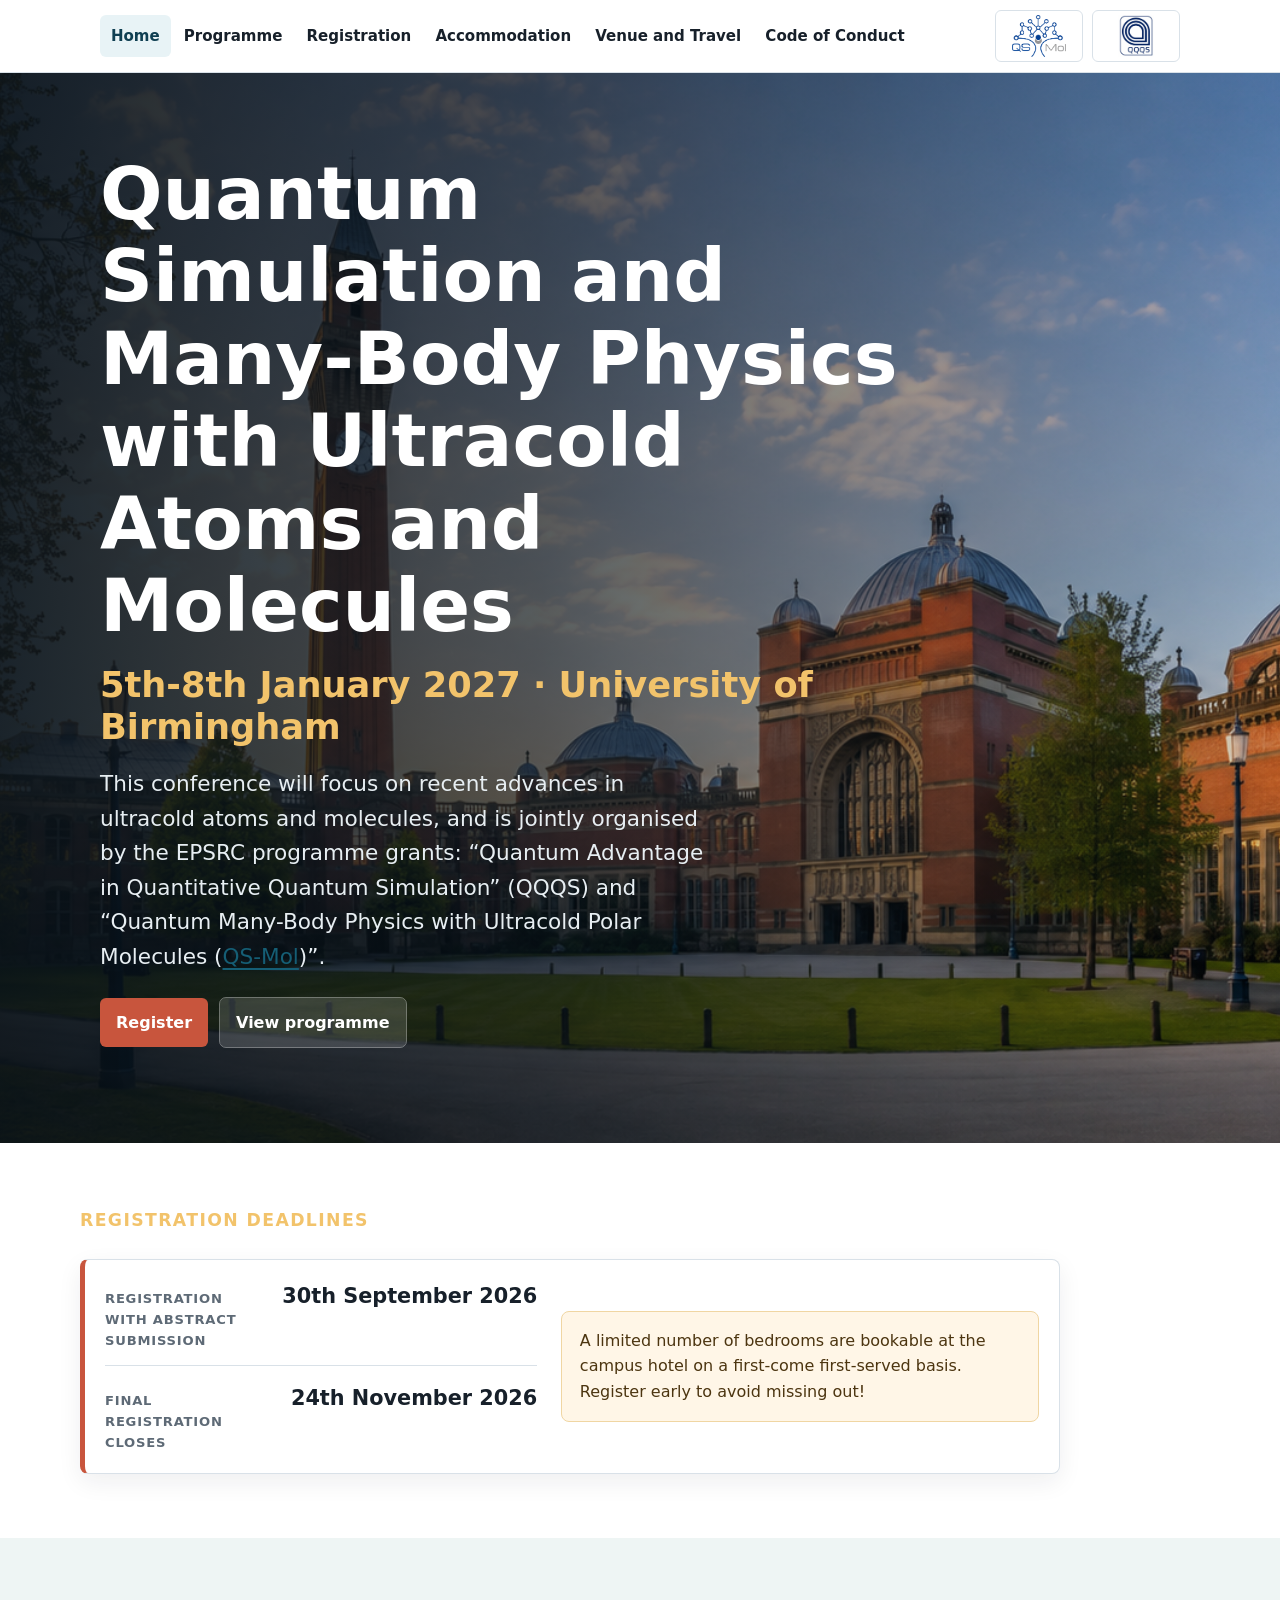
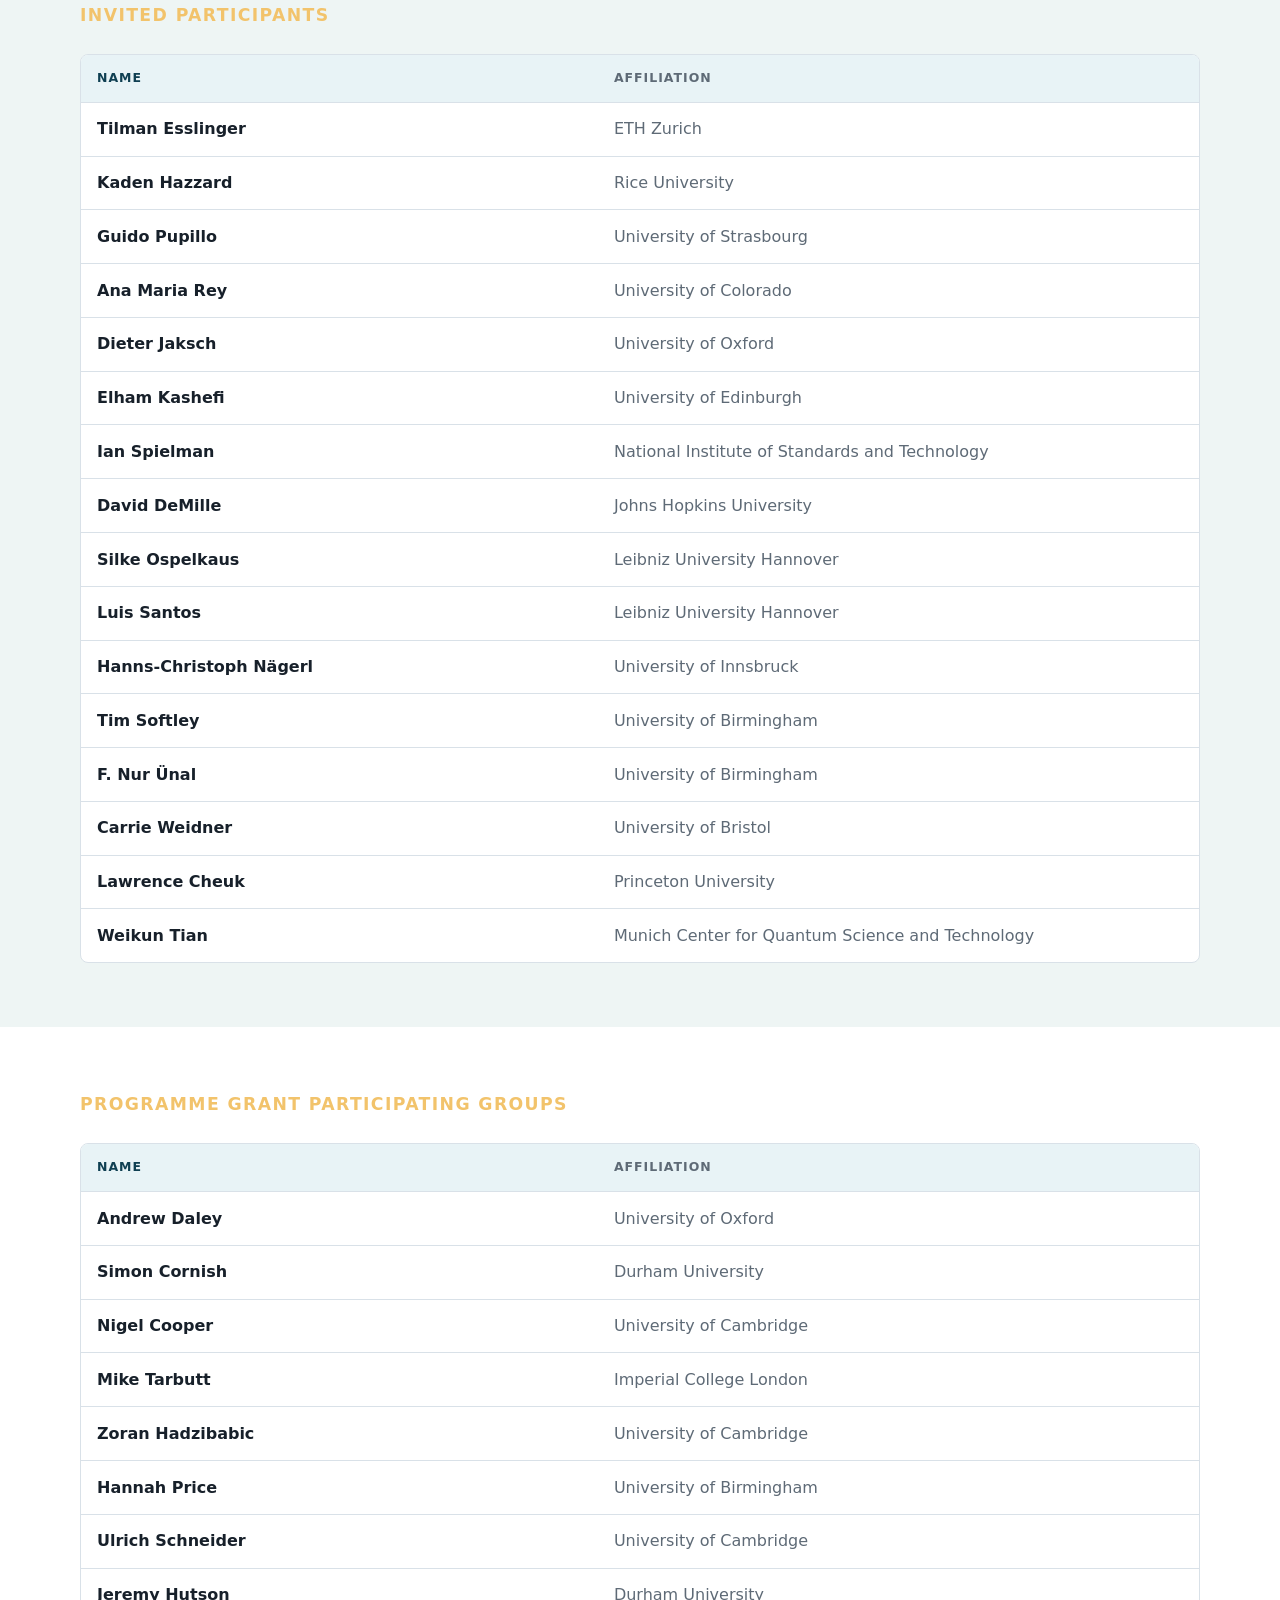
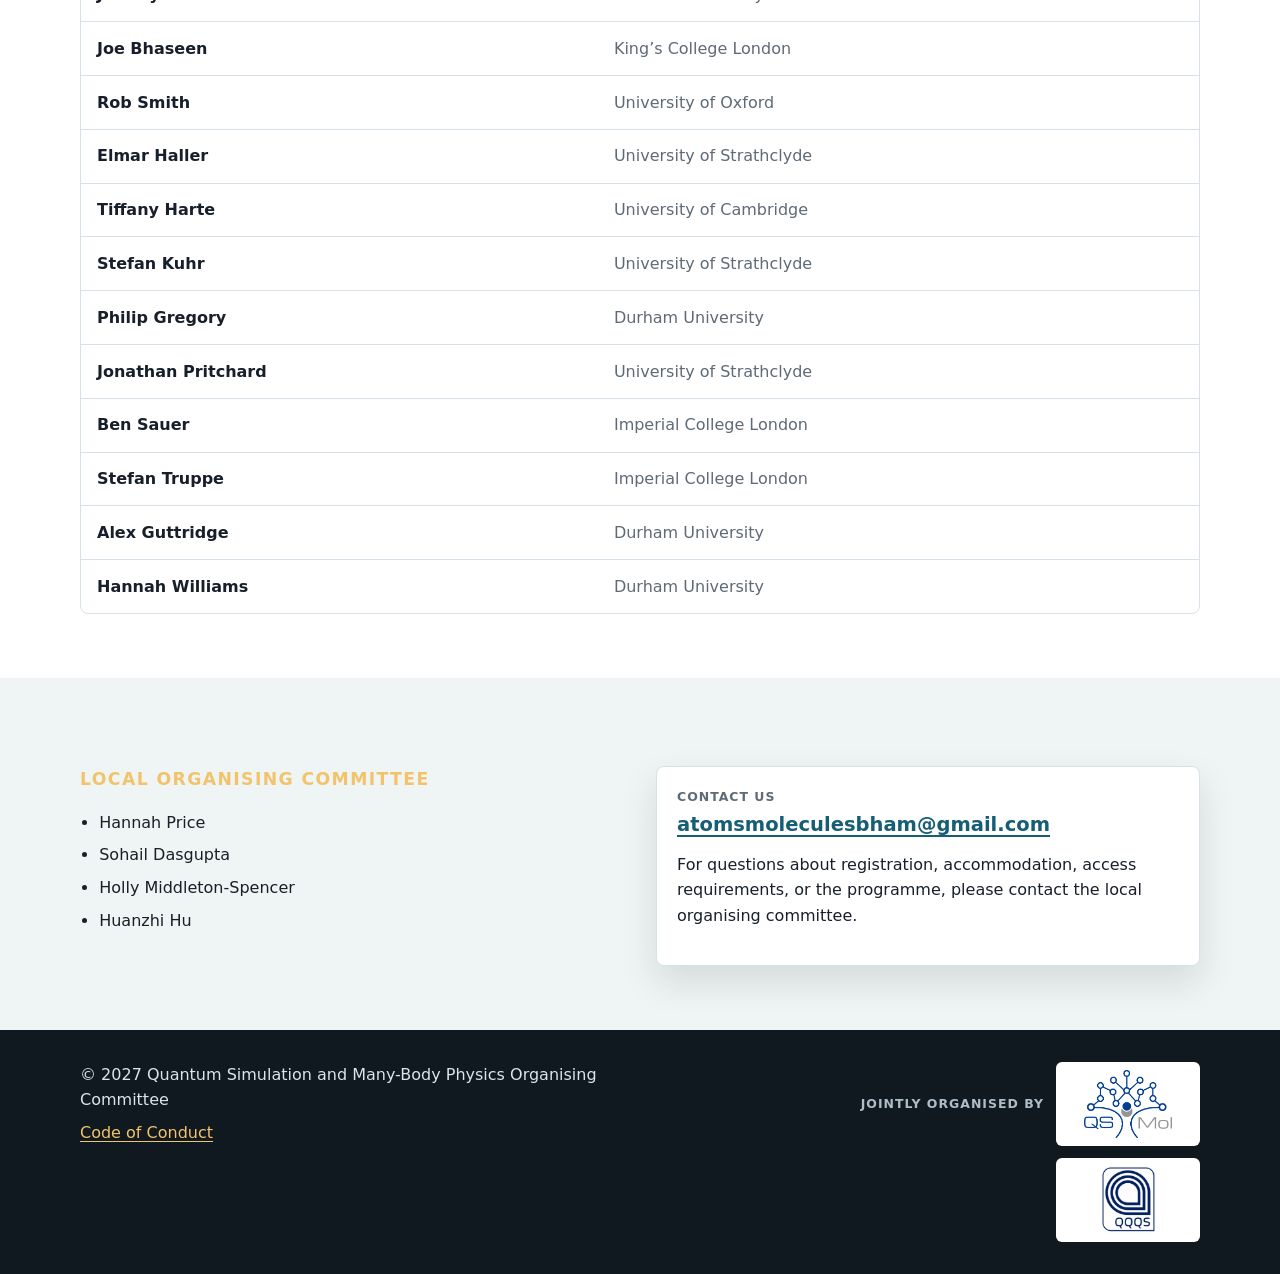
==== index.html @ 0d645795 "Add files via upload" ====
<!doctype html>
<html lang="en">
  <head>
    <meta charset="utf-8">
    <meta name="viewport" content="width=device-width, initial-scale=1">
    <title>Quantum Simulation and Many-Body Physics with Ultracold Atoms and Molecules</title>
    <meta name="description" content="Quantum Simulation and Many-Body Physics with Ultracold Atoms and Molecules, 5th-8th January 2027.">
    <link rel="stylesheet" href="assets/css/styles.css">
  </head>
  <body data-page="home">
    <a class="skip-link" href="#main">Skip to content</a>
    <header class="site-header">
      <div class="site-header__inner">
        <div class="header-logos" aria-label="Programme grant logos">
          <a class="header-logo-link" href="https://www.qsmol.uk/" aria-label="QS-Mol website">
            <img src="assets/images/QSMol_logo.png" alt="QS-Mol logo">
          </a>
          <div class="header-logo-link" aria-label="QQQS">
            <img src="assets/images/qqqs_logo.webp" alt="QQQS logo">
          </div>
        </div>
        <nav class="site-nav" aria-label="Main navigation">
          <button class="menu-toggle" type="button" aria-expanded="false">
            <span class="menu-toggle__icon" aria-hidden="true"><span></span><span></span><span></span></span>
            Menu
          </button>
          <ul class="site-nav__list">
            <li><a href="index.html" data-nav="home">Home</a></li>
            <li><a href="programme.html" data-nav="programme">Programme</a></li>
            <li><a href="registration.html" data-nav="registration">Registration</a></li>
            <li><a href="accommodation.html" data-nav="accommodation">Accommodation</a></li>
            <li><a href="venue-travel.html" data-nav="venue">Venue and Travel</a></li>
            <li><a href="code-of-conduct.html" data-nav="conduct">Code of Conduct</a></li>
          </ul>
        </nav>
      </div>
    </header>

    <main id="main" class="main">
      <section class="hero">
        <div class="hero__inner">
          <div class="hero__content">
            <h1>Quantum Simulation and Many-Body Physics with Ultracold Atoms and Molecules <span class="headline-detail">5th-8th January 2027 · University of Birmingham</span></h1>
            <p class="hero__lead">This conference will focus on recent advances in ultracold atoms and molecules, and is jointly organised by the EPSRC programme grants: “Quantum Advantage in Quantitative Quantum Simulation” (QQQS) and “Quantum Many-Body Physics with Ultracold Polar Molecules (<a href="https://www.qsmol.uk/">QS-Mol</a>)”.</p>
            <div class="button-row">
              <a class="button button--primary" href="registration.html">Register</a>
              <a class="button button--secondary" href="programme.html">View programme</a>
            </div>
          </div>
        </div>
      </section>

      <section class="section section--white">
        <div class="section__inner">
          <p class="kicker">Registration Deadlines</p>
          <div class="deadline-box">
            <dl class="deadline-list">
              <div>
                <dt>Registration with abstract submission</dt>
                <dd>30th September 2026</dd>
              </div>
              <div>
                <dt>Final registration closes</dt>
                <dd>24th November 2026</dd>
              </div>
            </dl>
            <div class="deadline-note">
              <p>A limited number of bedrooms are bookable at the campus hotel on a first-come first-served basis. Register early to avoid missing out!</p>
            </div>
          </div>
        </div>
      </section>

      <section class="section section--tint">
        <div class="section__inner">
          <p class="kicker">Invited Participants</p>
          <div class="name-affiliation-list">
            <div class="name-affiliation-row name-affiliation-row--head">
              <span>Name</span>
              <span>Affiliation</span>
            </div>
            <div class="name-affiliation-row">
              <span>Tilman Esslinger</span>
              <span>ETH Zurich</span>
            </div>
            <div class="name-affiliation-row">
              <span>Kaden Hazzard</span>
              <span>Rice University</span>
            </div>
            <div class="name-affiliation-row">
              <span>Guido Pupillo</span>
              <span>University of Strasbourg</span>
            </div>
            <div class="name-affiliation-row">
              <span>Ana Maria Rey</span>
              <span>University of Colorado</span>
            </div>
            <div class="name-affiliation-row">
              <span>Dieter Jaksch</span>
              <span>University of Oxford</span>
            </div>
            <div class="name-affiliation-row">
              <span>Elham Kashefi</span>
              <span>University of Edinburgh</span>
            </div>
            <div class="name-affiliation-row">
              <span>Ian Spielman</span>
              <span>National Institute of Standards and Technology</span>
            </div>
            <div class="name-affiliation-row">
              <span>David DeMille</span>
              <span>Johns Hopkins University</span>
            </div>
            <div class="name-affiliation-row">
              <span>Silke Ospelkaus</span>
              <span>Leibniz University Hannover</span>
            </div>
            <div class="name-affiliation-row">
              <span>Luis Santos</span>
              <span>Leibniz University Hannover</span>
            </div>
            <div class="name-affiliation-row">
              <span>Hanns-Christoph Nägerl</span>
              <span>University of Innsbruck</span>
            </div>
            <div class="name-affiliation-row">
              <span>Tim Softley</span>
              <span>University of Birmingham</span>
            </div>
            <div class="name-affiliation-row">
              <span>F. Nur Ünal</span>
              <span>University of Birmingham</span>
            </div>
            <div class="name-affiliation-row">
              <span>Carrie Weidner</span>
              <span>University of Bristol</span>
            </div>
            <div class="name-affiliation-row">
              <span>Lawrence Cheuk</span>
              <span>Princeton University</span>
            </div>
            <div class="name-affiliation-row">
              <span>Weikun Tian</span>
              <span>Munich Center for Quantum Science and Technology</span>
            </div>
          </div>
        </div>
      </section>

      <section class="section section--white">
        <div class="section__inner">
          <p class="kicker">Programme Grant Participating Groups</p>
          <div class="name-affiliation-list">
            <div class="name-affiliation-row name-affiliation-row--head">
              <span>Name</span>
              <span>Affiliation</span>
            </div>
            <div class="name-affiliation-row">
              <span>Andrew Daley</span>
              <span>University of Oxford</span>
            </div>
            <div class="name-affiliation-row">
              <span>Simon Cornish</span>
              <span>Durham University</span>
            </div>
            <div class="name-affiliation-row">
              <span>Nigel Cooper</span>
              <span>University of Cambridge</span>
            </div>
            <div class="name-affiliation-row">
              <span>Mike Tarbutt</span>
              <span>Imperial College London</span>
            </div>
            <div class="name-affiliation-row">
              <span>Zoran Hadzibabic</span>
              <span>University of Cambridge</span>
            </div>
            <div class="name-affiliation-row">
              <span>Hannah Price</span>
              <span>University of Birmingham</span>
            </div>
            <div class="name-affiliation-row">
              <span>Ulrich Schneider</span>
              <span>University of Cambridge</span>
            </div>
            <div class="name-affiliation-row">
              <span>Jeremy Hutson</span>
              <span>Durham University</span>
            </div>
            <div class="name-affiliation-row">
              <span>Joe Bhaseen</span>
              <span>King’s College London</span>
            </div>
            <div class="name-affiliation-row">
              <span>Rob Smith</span>
              <span>University of Oxford</span>
            </div>
            <div class="name-affiliation-row">
              <span>Elmar Haller</span>
              <span>University of Strathclyde</span>
            </div>
            <div class="name-affiliation-row">
              <span>Tiffany Harte</span>
              <span>University of Cambridge</span>
            </div>
            <div class="name-affiliation-row">
              <span>Stefan Kuhr</span>
              <span>University of Strathclyde</span>
            </div>
            <div class="name-affiliation-row">
              <span>Philip Gregory</span>
              <span>Durham University</span>
            </div>
            <div class="name-affiliation-row">
              <span>Jonathan Pritchard</span>
              <span>University of Strathclyde</span>
            </div>
            <div class="name-affiliation-row">
              <span>Ben Sauer</span>
              <span>Imperial College London</span>
            </div>
            <div class="name-affiliation-row">
              <span>Stefan Truppe</span>
              <span>Imperial College London</span>
            </div>
            <div class="name-affiliation-row">
              <span>Alex Guttridge</span>
              <span>Durham University</span>
            </div>
            <div class="name-affiliation-row">
              <span>Hannah Williams</span>
              <span>Durham University</span>
            </div>
          </div>
        </div>
      </section>

      <section class="section section--tint">
        <div class="section__inner two-column">
          <div>
            <p class="kicker">Local Organising Committee</p>
            <ul class="plain-list">
              <li>Hannah Price</li>
              <li>Sohail Dasgupta</li>
              <li>Holly Middleton-Spencer</li>
              <li>Huanzhi Hu</li>
            </ul>
          </div>
          <div class="meta-panel">
            <p class="eyebrow">Contact us</p>
            <h3><a href="mailto:atomsmoleculesbham@gmail.com">atomsmoleculesbham@gmail.com</a></h3>
            <p>For questions about registration, accommodation, access requirements, or the programme, please contact the local organising committee.</p>
          </div>
        </div>
      </section>
    </main>

    <footer class="footer">
      <div class="footer__inner">
        <div class="footer__text">
          <p>&copy; 2027 Quantum Simulation and Many-Body Physics Organising Committee</p>
          <p><a href="code-of-conduct.html">Code of Conduct</a></p>
        </div>
        <div class="footer__logos" aria-label="Programme grant logos">
          <span>Jointly organised by</span>
          <a class="footer__logo-link" href="https://www.qsmol.uk/" aria-label="QS-Mol website">
            <img src="assets/images/QSMol_logo.png" alt="QS-Mol logo">
          </a>
          <div class="footer__logo-link" aria-label="QQQS">
            <img src="assets/images/qqqs_logo.webp" alt="QQQS logo">
          </div>
        </div>
      </div>
    </footer>
    <script src="assets/js/site.js"></script>
  </body>
</html>
---- assets/css/styles.css ----
:root {
  --ink: #17202a;
  --muted: #5e6a76;
  --line: #d9e1e8;
  --paper: #fbfcfd;
  --white: #ffffff;
  --blue: #155e75;
  --blue-dark: #0f3f52;
  --coral: #c8553d;
  --gold: #b38218;
  --green: #23705c;
  --shadow: 0 16px 36px rgba(23, 32, 42, 0.12);
  --radius: 8px;
  --max: 1120px;
}

* {
  box-sizing: border-box;
}

html {
  scroll-behavior: smooth;
}

body {
  margin: 0;
  background: var(--paper);
  color: var(--ink);
  font-family: Inter, ui-sans-serif, system-ui, -apple-system, BlinkMacSystemFont, "Segoe UI", sans-serif;
  font-size: 16px;
  line-height: 1.6;
}

img {
  display: block;
  max-width: 100%;
}

a {
  color: var(--blue);
  text-decoration-thickness: 0.08em;
  text-underline-offset: 0.18em;
}

a:hover {
  color: var(--coral);
}

.skip-link {
  background: var(--ink);
  color: var(--white);
  left: 1rem;
  padding: 0.6rem 0.8rem;
  position: absolute;
  top: -4rem;
  z-index: 20;
}

.skip-link:focus {
  top: 1rem;
}

.site-header {
  background: rgba(255, 255, 255, 0.96);
  border-bottom: 1px solid var(--line);
  position: sticky;
  top: 0;
  z-index: 10;
}

.site-header__inner {
  align-items: center;
  display: flex;
  gap: 1rem;
  justify-content: space-between;
  margin: 0 auto;
  max-width: var(--max);
  min-height: 72px;
  padding: 0 1.25rem;
  position: relative;
}

.header-logos {
  align-items: center;
  display: flex;
  gap: 0.55rem;
  justify-content: flex-end;
  margin-left: auto;
  order: 2;
}

.header-logo-link {
  align-items: center;
  background: var(--white);
  border: 1px solid var(--line);
  border-radius: 6px;
  display: inline-flex;
  height: 52px;
  justify-content: center;
  padding: 0.35rem 0.45rem;
  text-decoration: none;
  width: 88px;
}

.header-logo-link img {
  max-height: 42px;
  max-width: 72px;
  object-fit: contain;
}

.site-nav {
  align-items: center;
  display: flex;
  gap: 0.75rem;
  order: 1;
}

.site-nav__list {
  align-items: center;
  display: flex;
  gap: 0.15rem;
  list-style: none;
  margin: 0;
  padding: 0;
}

.site-nav__list a {
  border-radius: 6px;
  color: var(--ink);
  display: inline-flex;
  font-size: 0.94rem;
  font-weight: 650;
  padding: 0.55rem 0.68rem;
  text-decoration: none;
}

.site-nav__list a:hover,
.site-nav__list a[aria-current="page"] {
  background: #e8f3f6;
  color: var(--blue-dark);
}

.menu-toggle {
  align-items: center;
  background: var(--ink);
  border: 0;
  border-radius: 6px;
  color: var(--white);
  cursor: pointer;
  display: none;
  font: inherit;
  font-weight: 700;
  gap: 0.45rem;
  padding: 0.55rem 0.7rem;
}

.menu-toggle__icon {
  display: grid;
  gap: 4px;
}

.menu-toggle__icon span {
  background: currentColor;
  border-radius: 2px;
  display: block;
  height: 2px;
  width: 18px;
}

.hero {
  background: #0e2532;
  color: var(--white);
  min-height: min(720px, calc(100vh - 72px));
  overflow: hidden;
  position: relative;
}

.hero::before {
  background:
    linear-gradient(90deg, rgba(7, 17, 25, 0.92) 0%, rgba(7, 17, 25, 0.68) 42%, rgba(7, 17, 25, 0.14) 100%),
    url("../images/conference-hero.png") center / cover no-repeat;
  content: "";
  inset: 0;
  position: absolute;
}

.hero__inner {
  display: grid;
  margin: 0 auto;
  max-width: var(--max);
  min-height: min(720px, calc(100vh - 72px));
  padding: 5rem 1.25rem 6rem;
  place-items: center start;
  position: relative;
}

.hero__content {
  max-width: 820px;
}

.kicker {
  color: #f2c36b;
  font-size: 0.82rem;
  font-weight: 800;
  letter-spacing: 0.08em;
  margin: 0 0 1rem;
  text-transform: uppercase;
}

.section .kicker {
  font-size: 1.08rem;
}

.hero .kicker {
  font-size: clamp(1.05rem, 2vw, 1.35rem);
}

h1,
h2,
h3 {
  letter-spacing: 0;
  line-height: 1.12;
}

h1 {
  font-size: clamp(2.3rem, 5.8vw, 4.6rem);
  margin: 0 0 1.1rem;
}

.headline-detail {
  color: #f2c36b;
  display: block;
  font-size: clamp(1.35rem, 3vw, 2.2rem);
  line-height: 1.22;
  margin-top: 1rem;
}

h2 {
  font-size: clamp(1.7rem, 3vw, 2.55rem);
  margin: 0 0 0.75rem;
}

h3 {
  font-size: 1.22rem;
  margin: 0 0 0.35rem;
}

.hero__lead {
  color: #e7eef2;
  font-size: clamp(1.05rem, 2vw, 1.35rem);
  margin: 0 0 1.5rem;
  max-width: 620px;
}

.button-row {
  display: flex;
  flex-wrap: wrap;
  gap: 0.75rem;
}

.section-button-row {
  margin-top: 2rem;
}

.button {
  align-items: center;
  border-radius: 6px;
  display: inline-flex;
  font-weight: 800;
  justify-content: center;
  min-height: 44px;
  padding: 0.72rem 1rem;
  text-decoration: none;
}

.button--primary {
  background: var(--coral);
  color: var(--white);
}

.button--primary:hover {
  background: #a93f2b;
  color: var(--white);
}

.button--secondary {
  background: rgba(255, 255, 255, 0.14);
  color: var(--white);
  outline: 1px solid rgba(255, 255, 255, 0.38);
}

.button--secondary:hover {
  background: var(--white);
  color: var(--blue-dark);
}

.main {
  display: grid;
  gap: 0;
}

.section {
  padding: 4rem 1.25rem;
}

.section--white {
  background: var(--white);
}

.section--tint {
  background: #eef5f4;
}

.section--dark {
  background: var(--ink);
  color: var(--white);
}

.section__inner {
  margin: 0 auto;
  max-width: var(--max);
}

.page-hero {
  background: var(--blue-dark);
  color: var(--white);
  padding: 4rem 1.25rem;
}

.page-hero__inner {
  margin: 0 auto;
  max-width: var(--max);
}

.page-hero p {
  color: #dbe9ee;
  font-size: 1.15rem;
  margin: 0;
  max-width: 760px;
}

.intro-grid {
  display: grid;
  gap: 2rem;
  grid-template-columns: 1.2fr 0.8fr;
}

.meta-panel {
  background: var(--white);
  border: 1px solid var(--line);
  border-radius: var(--radius);
  box-shadow: var(--shadow);
  padding: 1.25rem;
}

.accommodation-panel {
  max-width: var(--max);
}

.accommodation-panel p,
.venue-panel p,
.programme-panel p,
.conduct-panel p {
  margin: 0;
}

.accommodation-panel p + p,
.venue-panel p + p,
.programme-panel p + p {
  margin-top: 1rem;
}

.venue-panel,
.programme-panel {
  max-width: var(--max);
}

.conduct-panel {
  max-width: 860px;
}

.meta-list {
  display: grid;
  gap: 1rem;
  margin: 0;
}

.meta-list div {
  border-bottom: 1px solid var(--line);
  padding-bottom: 1rem;
}

.meta-list div:last-child {
  border-bottom: 0;
  padding-bottom: 0;
}

.meta-list dt {
  color: var(--muted);
  font-size: 0.82rem;
  font-weight: 800;
  letter-spacing: 0.06em;
  margin: 0 0 0.2rem;
  text-transform: uppercase;
}

.meta-list dd {
  font-weight: 750;
  margin: 0;
}

.card-grid {
  display: grid;
  gap: 1rem;
  grid-template-columns: repeat(3, minmax(0, 1fr));
  margin-top: 1.5rem;
}

.card {
  background: var(--white);
  border: 1px solid var(--line);
  border-radius: var(--radius);
  padding: 1.2rem;
}

.people-grid {
  display: grid;
  gap: 1rem;
  grid-template-columns: repeat(4, minmax(0, 1fr));
  margin-top: 1.5rem;
}

.person-card {
  background: var(--white);
  border: 1px solid var(--line);
  border-radius: var(--radius);
  min-height: 118px;
  padding: 1.1rem;
}

.person-card h3,
.person-card p {
  margin: 0;
}

.person-card p {
  color: var(--muted);
  margin-top: 0.4rem;
}

.deadline-box {
  background: var(--white);
  border: 1px solid var(--line);
  border-left: 5px solid var(--coral);
  border-radius: var(--radius);
  box-shadow: 0 8px 24px rgba(23, 32, 42, 0.07);
  display: grid;
  gap: 1.5rem;
  grid-template-columns: minmax(260px, 0.95fr) minmax(280px, 1.05fr);
  margin-top: 1.5rem;
  max-width: 980px;
  padding: 1.25rem;
}

.deadline-list {
  display: grid;
  gap: 1rem;
  grid-template-columns: 1fr;
  margin: 0;
}

.deadline-list div {
  align-items: baseline;
  border-bottom: 1px solid var(--line);
  display: grid;
  gap: 1rem;
  grid-template-columns: minmax(0, 1fr) auto;
  padding-bottom: 0.9rem;
}

.deadline-list div:last-child {
  border-bottom: 0;
  padding-bottom: 0;
}

.deadline-list dt {
  color: var(--muted);
  font-size: 0.82rem;
  font-weight: 800;
  letter-spacing: 0.06em;
  text-transform: uppercase;
}

.deadline-list dd {
  font-size: 1.3rem;
  font-weight: 850;
  margin: 0;
  text-align: right;
  white-space: nowrap;
}

.deadline-box p {
  margin: 0;
}

.deadline-note {
  align-self: center;
  background: #fff6e7;
  border: 1px solid #f0d6a3;
  border-radius: var(--radius);
  color: #4c3510;
  padding: 1rem 1.1rem;
}

.name-affiliation-list {
  background: var(--white);
  border: 1px solid var(--line);
  border-radius: var(--radius);
  margin-top: 1.5rem;
  overflow: hidden;
}

.name-affiliation-row {
  display: grid;
  gap: 1rem;
  grid-template-columns: minmax(0, 1fr) minmax(0, 1.2fr);
}

.name-affiliation-row + .name-affiliation-row {
  border-top: 1px solid var(--line);
}

.name-affiliation-row span {
  padding: 0.85rem 1rem;
}

.name-affiliation-row span:first-child {
  font-weight: 750;
}

.name-affiliation-row span:last-child {
  color: var(--muted);
}

.name-affiliation-row--head {
  background: #e8f3f6;
}

.name-affiliation-row--head span {
  color: var(--blue-dark);
  font-size: 0.78rem;
  font-weight: 850;
  letter-spacing: 0.08em;
  text-transform: uppercase;
}

.card--accent {
  border-top: 4px solid var(--coral);
}

.card--green {
  border-top: 4px solid var(--green);
}

.card--gold {
  border-top: 4px solid var(--gold);
}

.eyebrow {
  color: var(--muted);
  font-size: 0.78rem;
  font-weight: 800;
  letter-spacing: 0.08em;
  margin: 0 0 0.45rem;
  text-transform: uppercase;
}

.timeline {
  display: grid;
  gap: 1rem;
  margin-top: 1.5rem;
}

.timeline-item {
  background: var(--white);
  border-left: 5px solid var(--blue);
  border-radius: var(--radius);
  box-shadow: 0 8px 24px rgba(23, 32, 42, 0.07);
  display: grid;
  gap: 0.75rem;
  grid-template-columns: 150px 1fr;
  padding: 1rem 1.1rem;
}

.timeline-item time {
  color: var(--blue-dark);
  font-weight: 850;
}

.pricing {
  display: grid;
  gap: 1rem;
  grid-template-columns: repeat(3, minmax(0, 1fr));
  margin-top: 1.5rem;
}

.pricing--compact {
  grid-template-columns: repeat(2, minmax(0, 1fr));
  margin-top: 1rem;
}

.price {
  background: var(--white);
  border: 1px solid var(--line);
  border-radius: var(--radius);
  padding: 1.35rem;
}

.price strong {
  display: block;
  font-size: 2rem;
  line-height: 1.1;
  margin: 0.7rem 0;
}

.plain-list {
  margin: 1rem 0 0;
  padding-left: 1.2rem;
}

.plain-list li + li {
  margin-top: 0.45rem;
}

.info-band {
  background: #fff6e7;
  border: 1px solid #f0d6a3;
  border-radius: var(--radius);
  color: #4c3510;
  margin-top: 1.5rem;
  padding: 1rem 1.1rem;
}

.payment-note p {
  margin: 0;
}

.payment-note p + p {
  margin-top: 0.75rem;
}

.two-column {
  display: grid;
  gap: 2rem;
  grid-template-columns: repeat(2, minmax(0, 1fr));
  margin-top: 1.5rem;
}

.footer {
  background: #101820;
  color: #d9e4eb;
  padding: 2rem 1.25rem;
}

.footer__inner {
  align-items: start;
  display: flex;
  gap: 1.5rem;
  justify-content: space-between;
  margin: 0 auto;
  max-width: var(--max);
}

.footer__text {
  display: grid;
  gap: 0.45rem;
}

.footer p {
  margin: 0;
}

.footer a {
  color: #f2c36b;
}

.footer__logos {
  align-items: center;
  display: flex;
  flex-wrap: wrap;
  gap: 0.75rem;
  justify-content: flex-end;
}

.footer__logos span {
  color: #aebdc8;
  font-size: 0.78rem;
  font-weight: 800;
  letter-spacing: 0.08em;
  text-transform: uppercase;
}

.footer__logo-link {
  align-items: center;
  background: var(--white);
  border-radius: 6px;
  display: inline-flex;
  height: 84px;
  justify-content: center;
  padding: 0.65rem 0.8rem;
  text-decoration: none;
  width: 144px;
}

.footer__logo-link img {
  max-height: 68px;
  max-width: 120px;
  object-fit: contain;
}

@media (max-width: 900px) {
  .menu-toggle {
    display: inline-flex;
  }

  .site-header__inner {
    align-items: center;
    padding-bottom: 0.9rem;
    padding-top: 0.9rem;
  }

  .site-nav {
    align-items: flex-start;
    flex-direction: column;
    width: 100%;
  }

  .header-logos {
    position: absolute;
    right: 1.25rem;
    top: 0.62rem;
  }

  .site-nav__list {
    align-items: stretch;
    background: var(--white);
    border: 1px solid var(--line);
    border-radius: var(--radius);
    display: none;
    flex-direction: column;
    padding: 0.4rem;
    width: min(320px, 100%);
  }

  .site-nav__list.is-open {
    display: flex;
  }

  .site-nav__list a {
    width: 100%;
  }

  .intro-grid,
  .two-column,
  .pricing {
    grid-template-columns: 1fr;
  }

  .card-grid {
    grid-template-columns: repeat(2, minmax(0, 1fr));
  }

  .people-grid {
    grid-template-columns: repeat(2, minmax(0, 1fr));
  }

  .deadline-box {
    grid-template-columns: 1fr;
  }
}

@media (max-width: 640px) {
  .site-header__inner {
    flex-wrap: wrap;
  }

  .header-logo-link {
    height: 44px;
    width: 72px;
  }

  .header-logo-link img {
    max-height: 34px;
    max-width: 58px;
  }

  .hero__inner {
    min-height: 640px;
    padding-bottom: 4rem;
    padding-top: 4rem;
  }

  .section {
    padding: 3rem 1rem;
  }

  .page-hero {
    padding: 3rem 1rem;
  }

  .card-grid {
    grid-template-columns: 1fr;
  }

  .people-grid {
    grid-template-columns: 1fr;
  }

  .deadline-list div,
  .name-affiliation-row {
    grid-template-columns: 1fr;
  }

  .deadline-list dd {
    text-align: left;
    white-space: normal;
  }

  .name-affiliation-row {
    gap: 0;
  }

  .name-affiliation-row span:first-child {
    padding-bottom: 0.25rem;
  }

  .name-affiliation-row span:last-child {
    padding-top: 0;
  }

  .timeline-item {
    grid-template-columns: 1fr;
  }

  .footer__inner {
    flex-direction: column;
  }

  .footer__logos {
    justify-content: flex-start;
  }
}
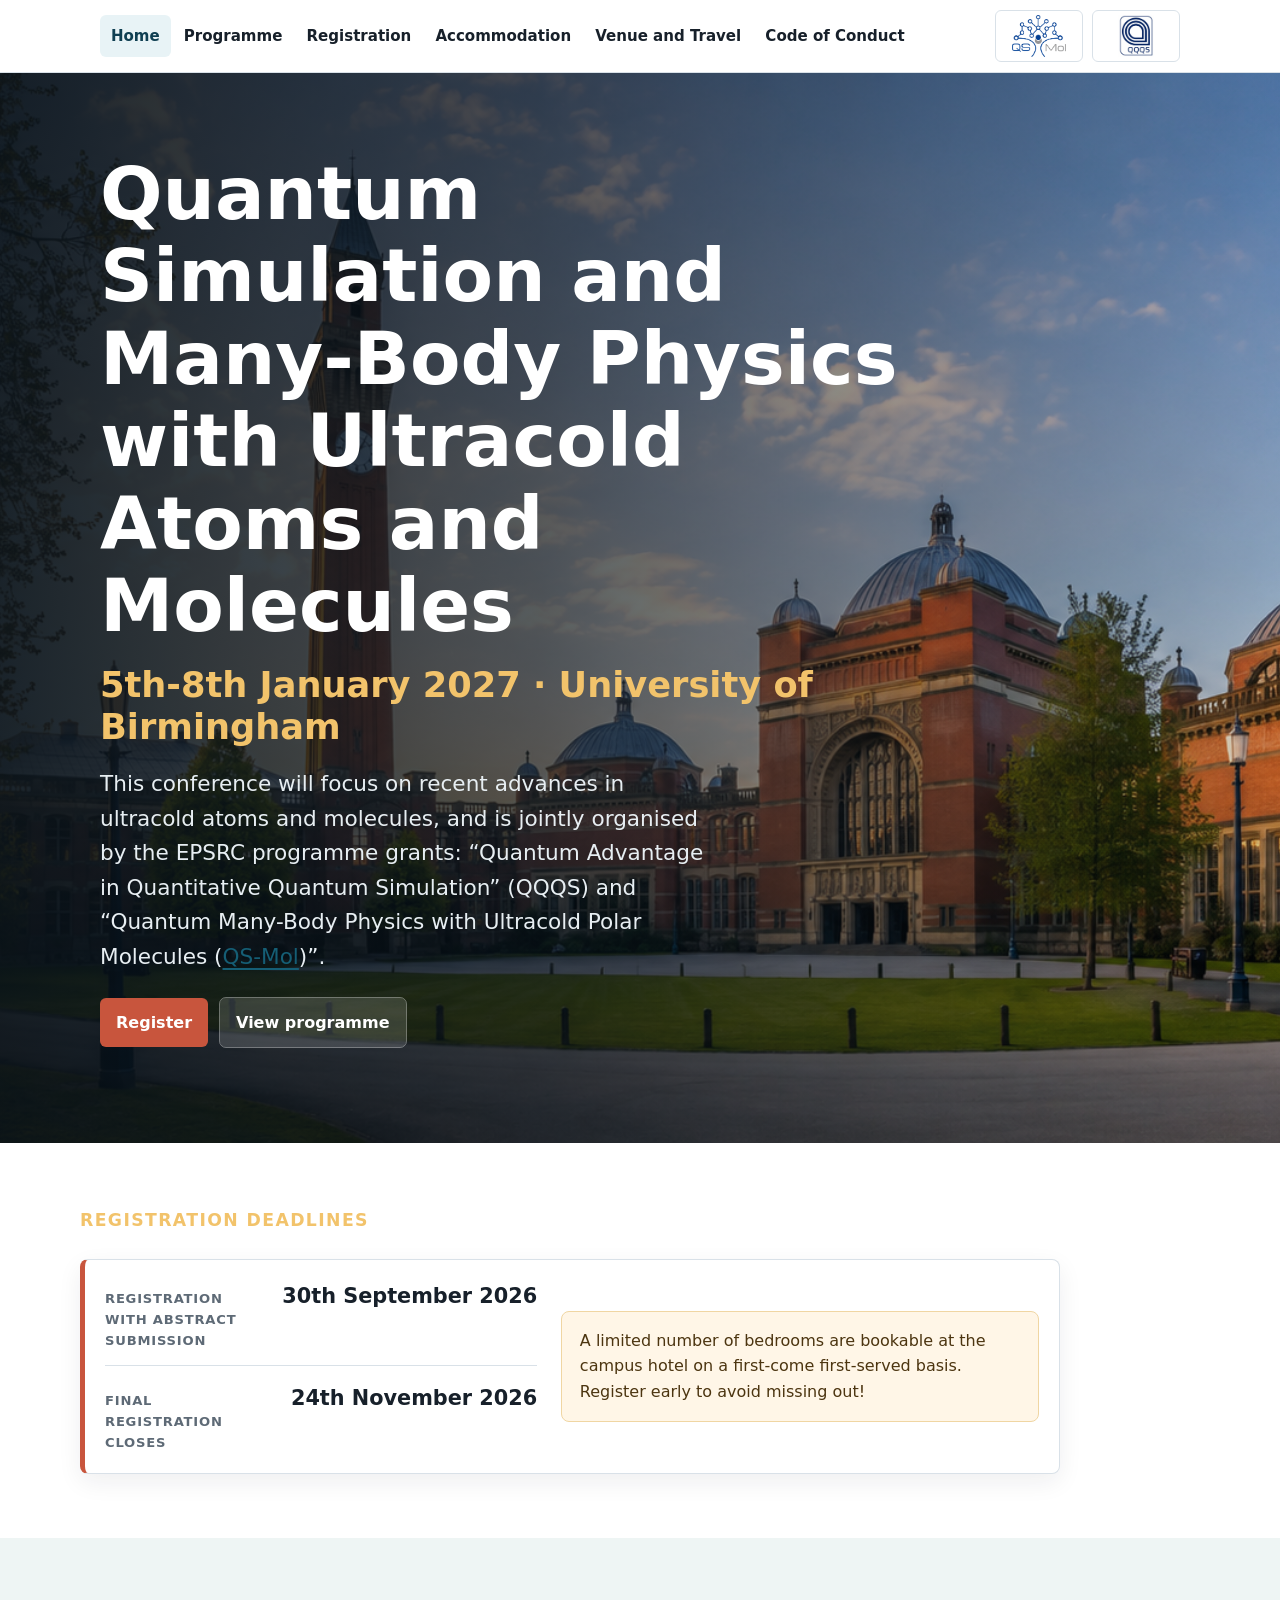
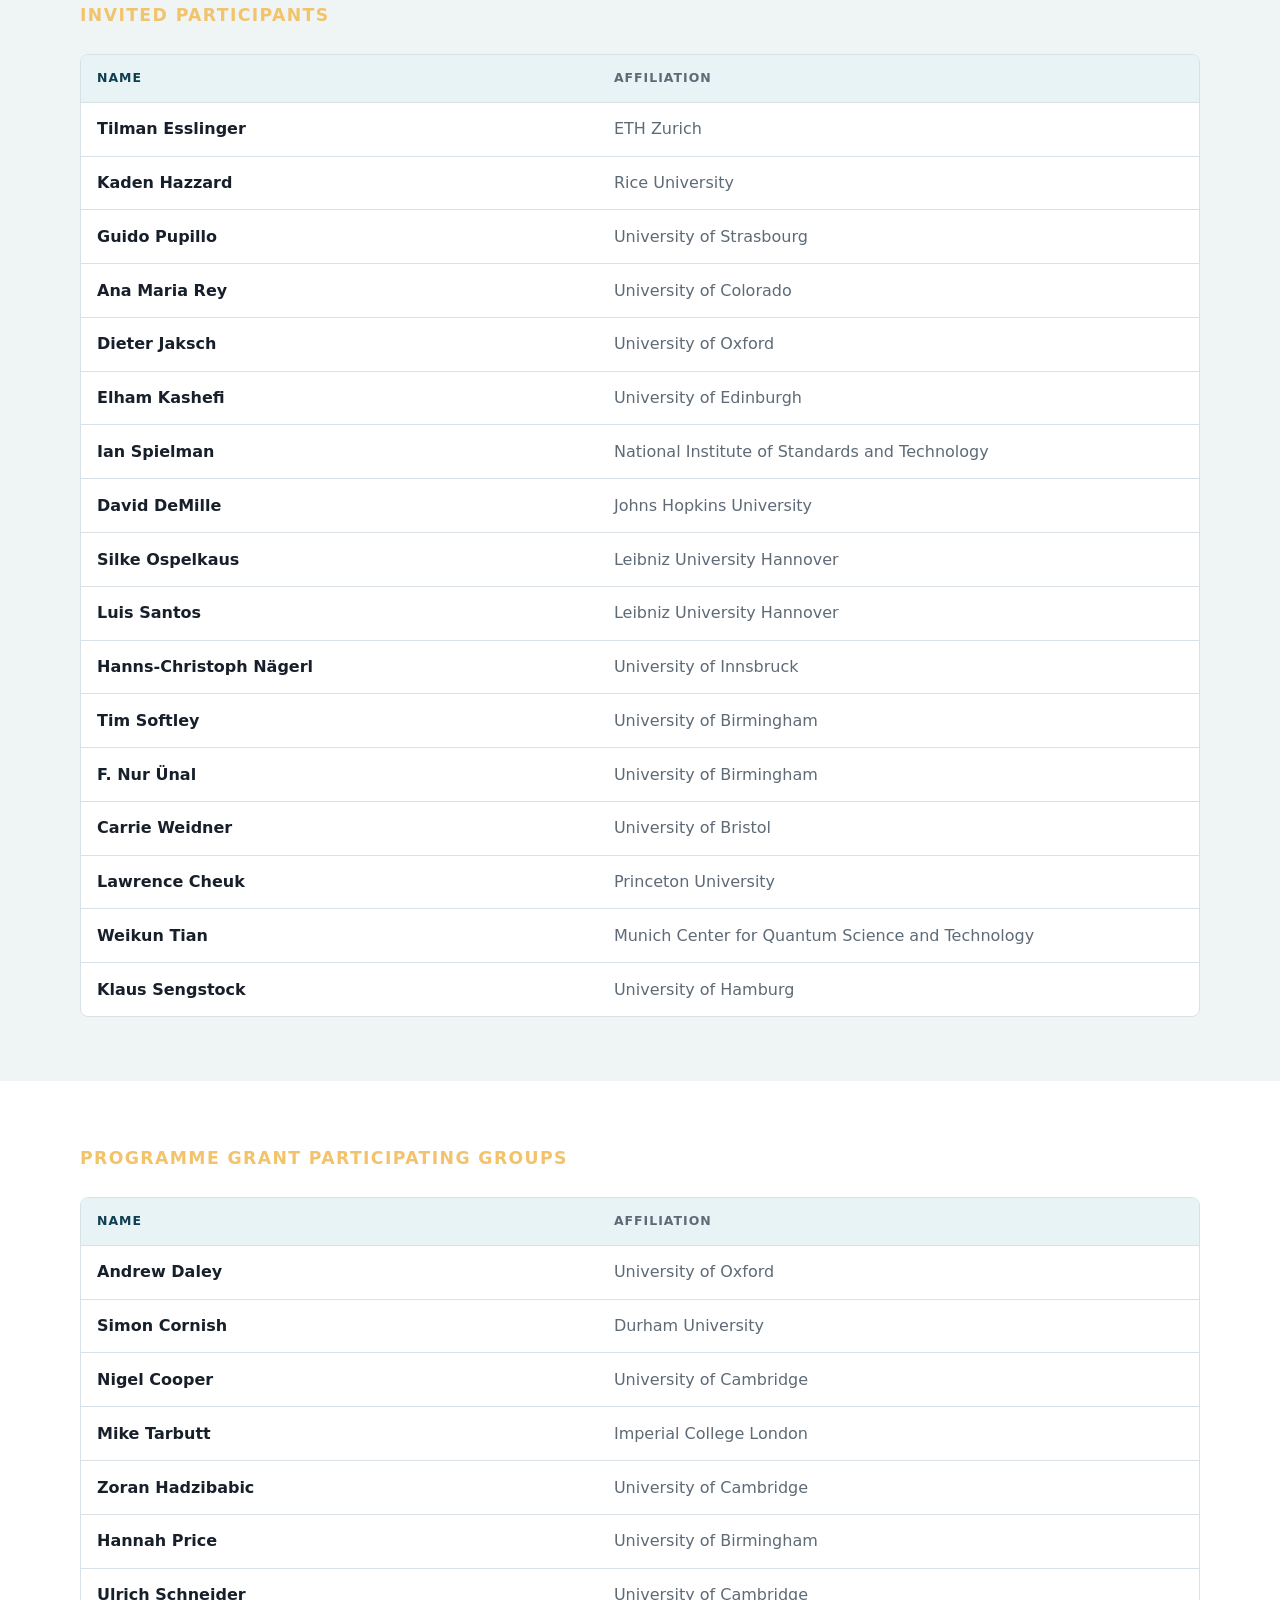
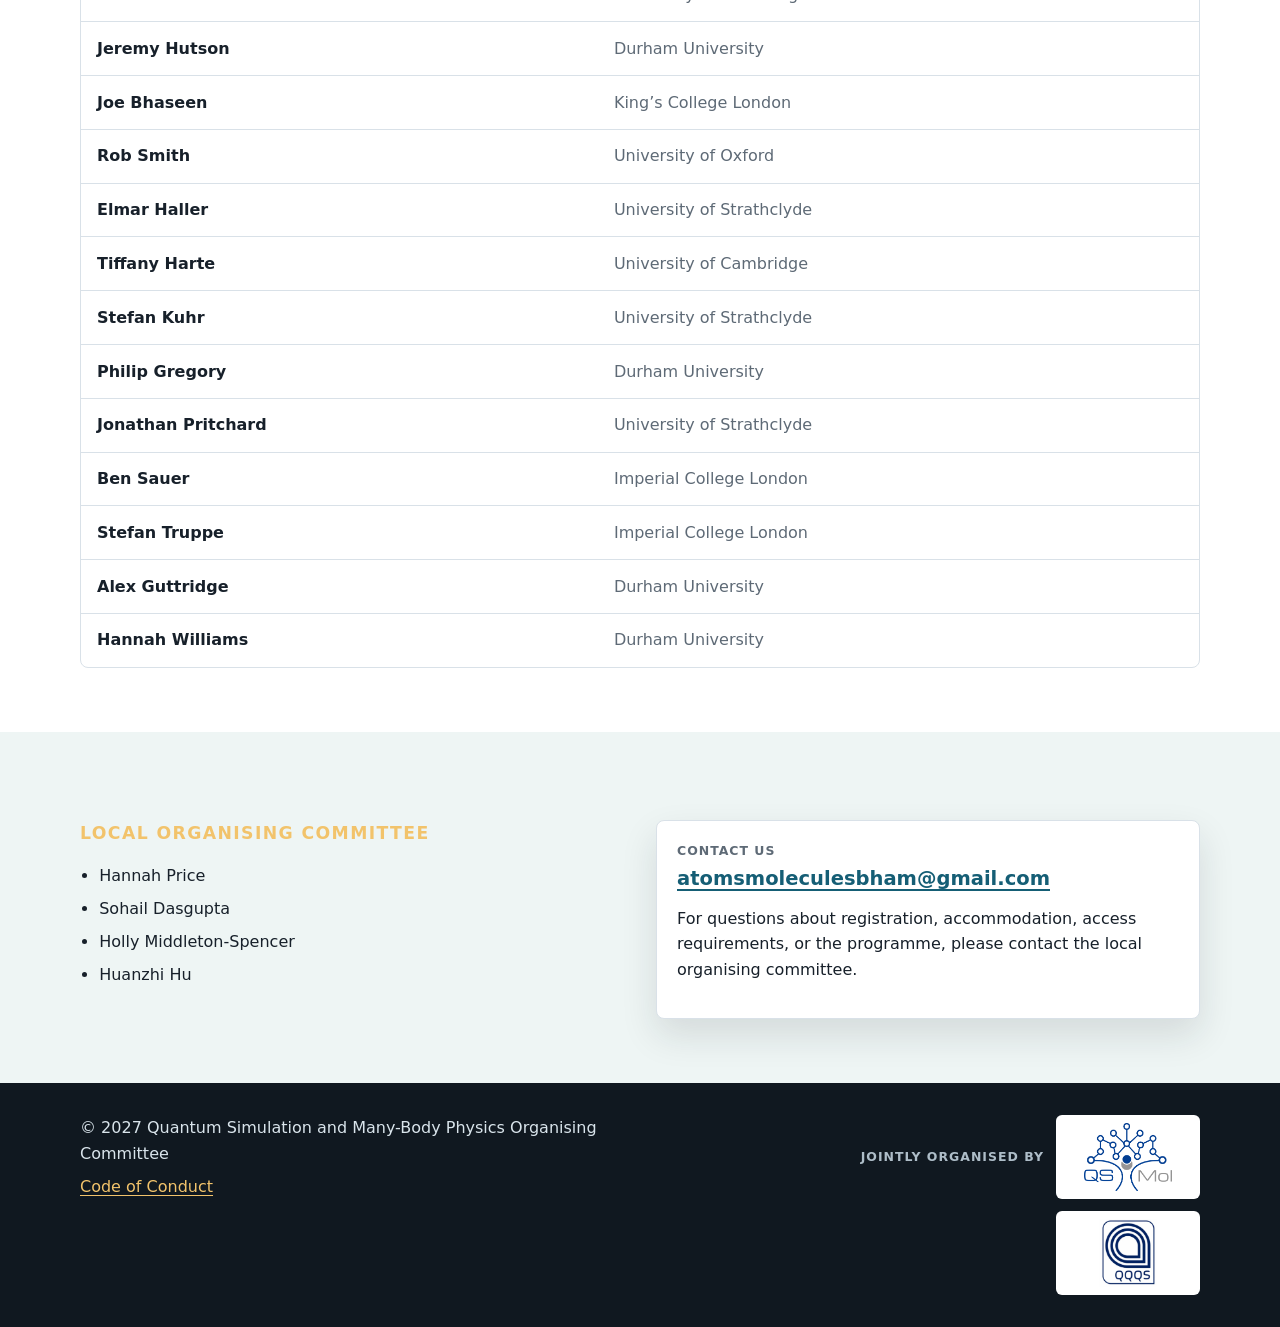
==== commit 6fad9690: "Add invited person Added Klaus Senstock and affiliation." ====
--- a/index.html
+++ b/index.html
@@ -143,6 +143,10 @@
               <span>Weikun Tian</span>
               <span>Munich Center for Quantum Science and Technology</span>
             </div>
+            <div class="name-affiliation-row">
+              <span>Klaus Sengstock</span>
+              <span>University of Hamburg</span>
+            </div>
           </div>
         </div>
       </section>
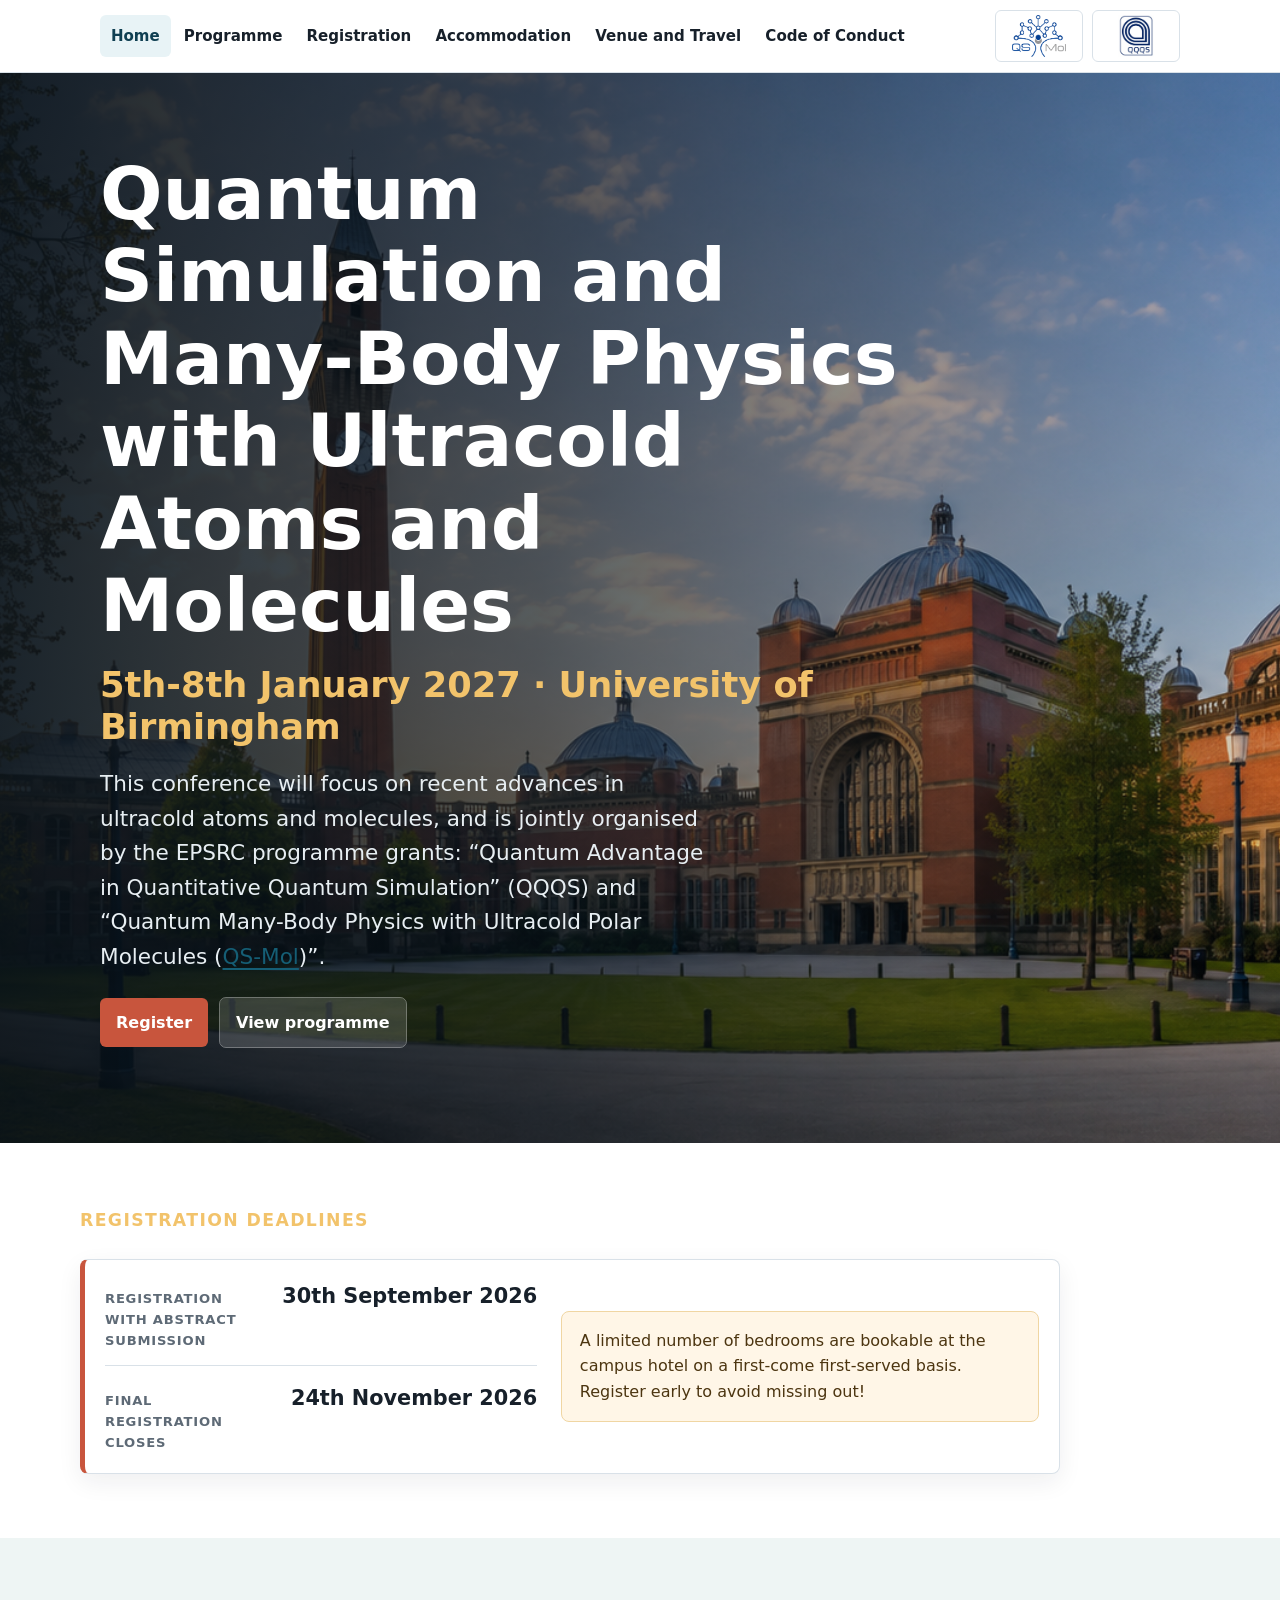
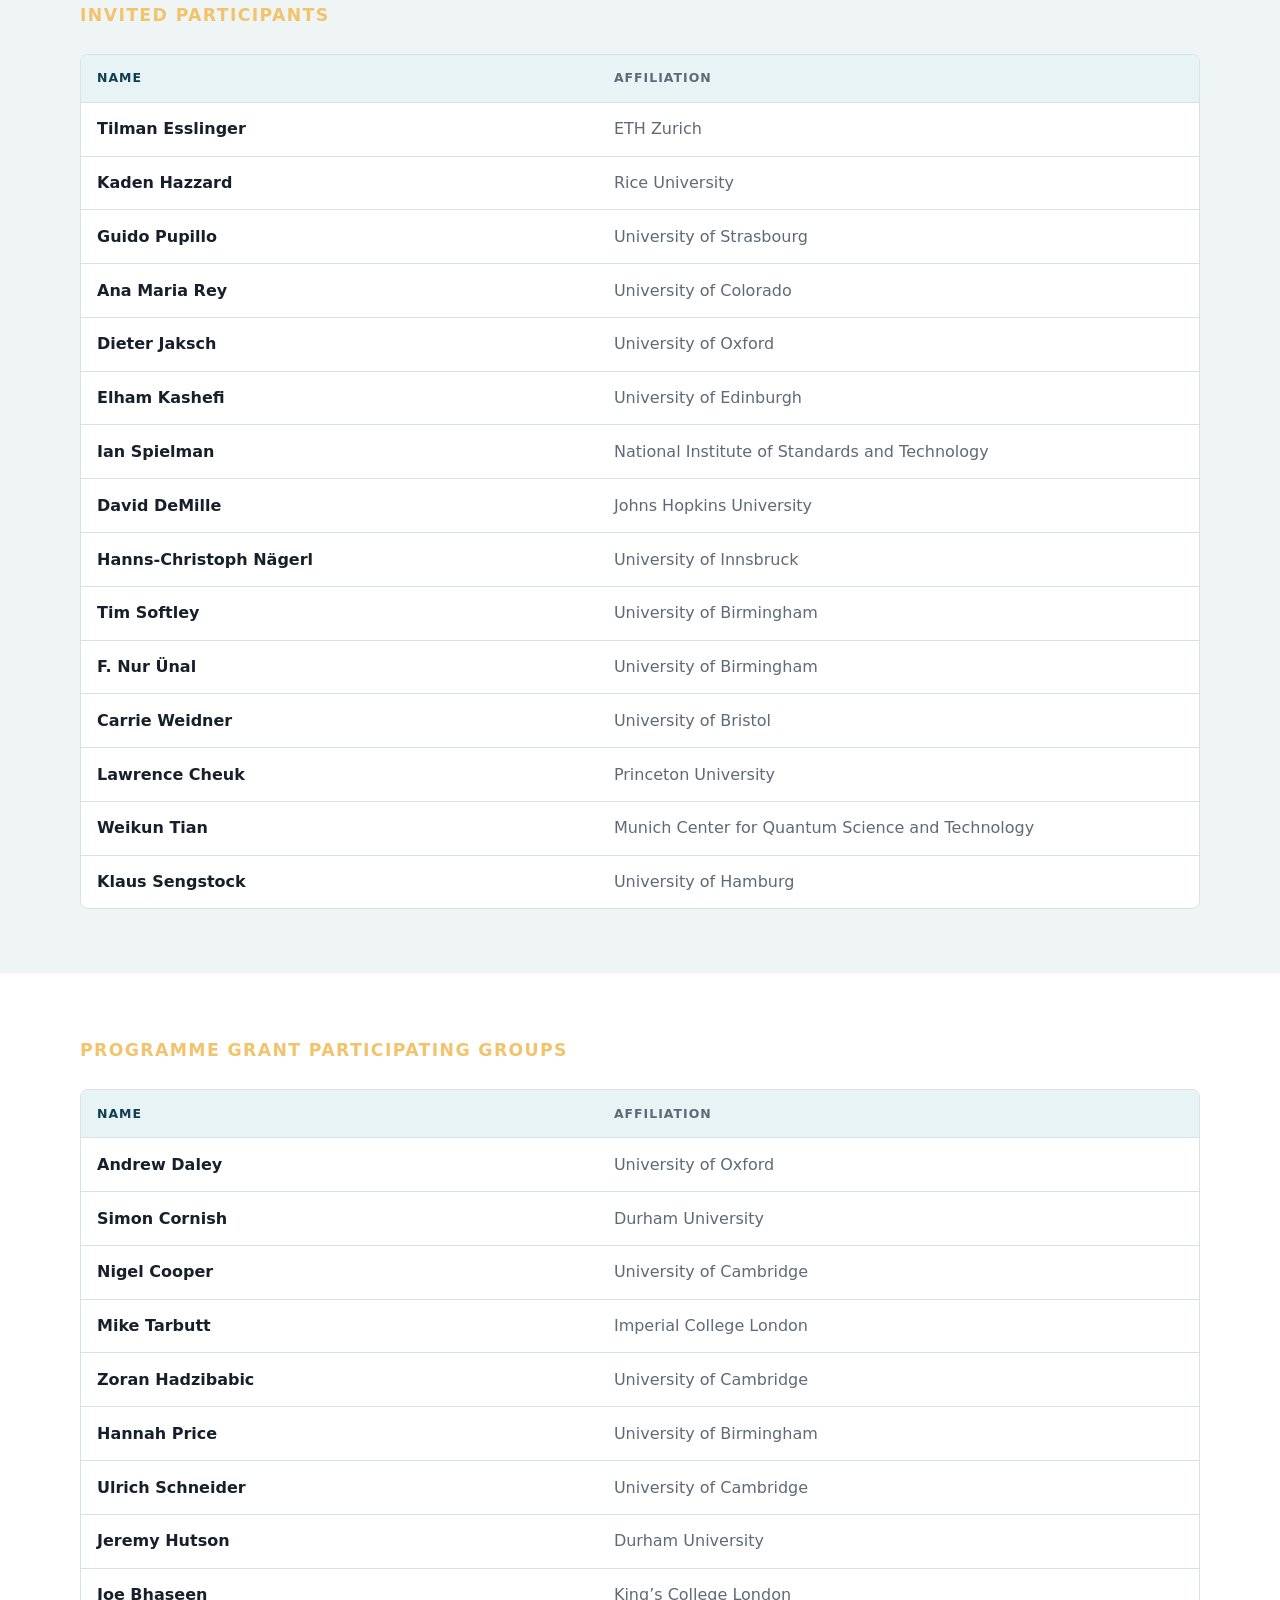
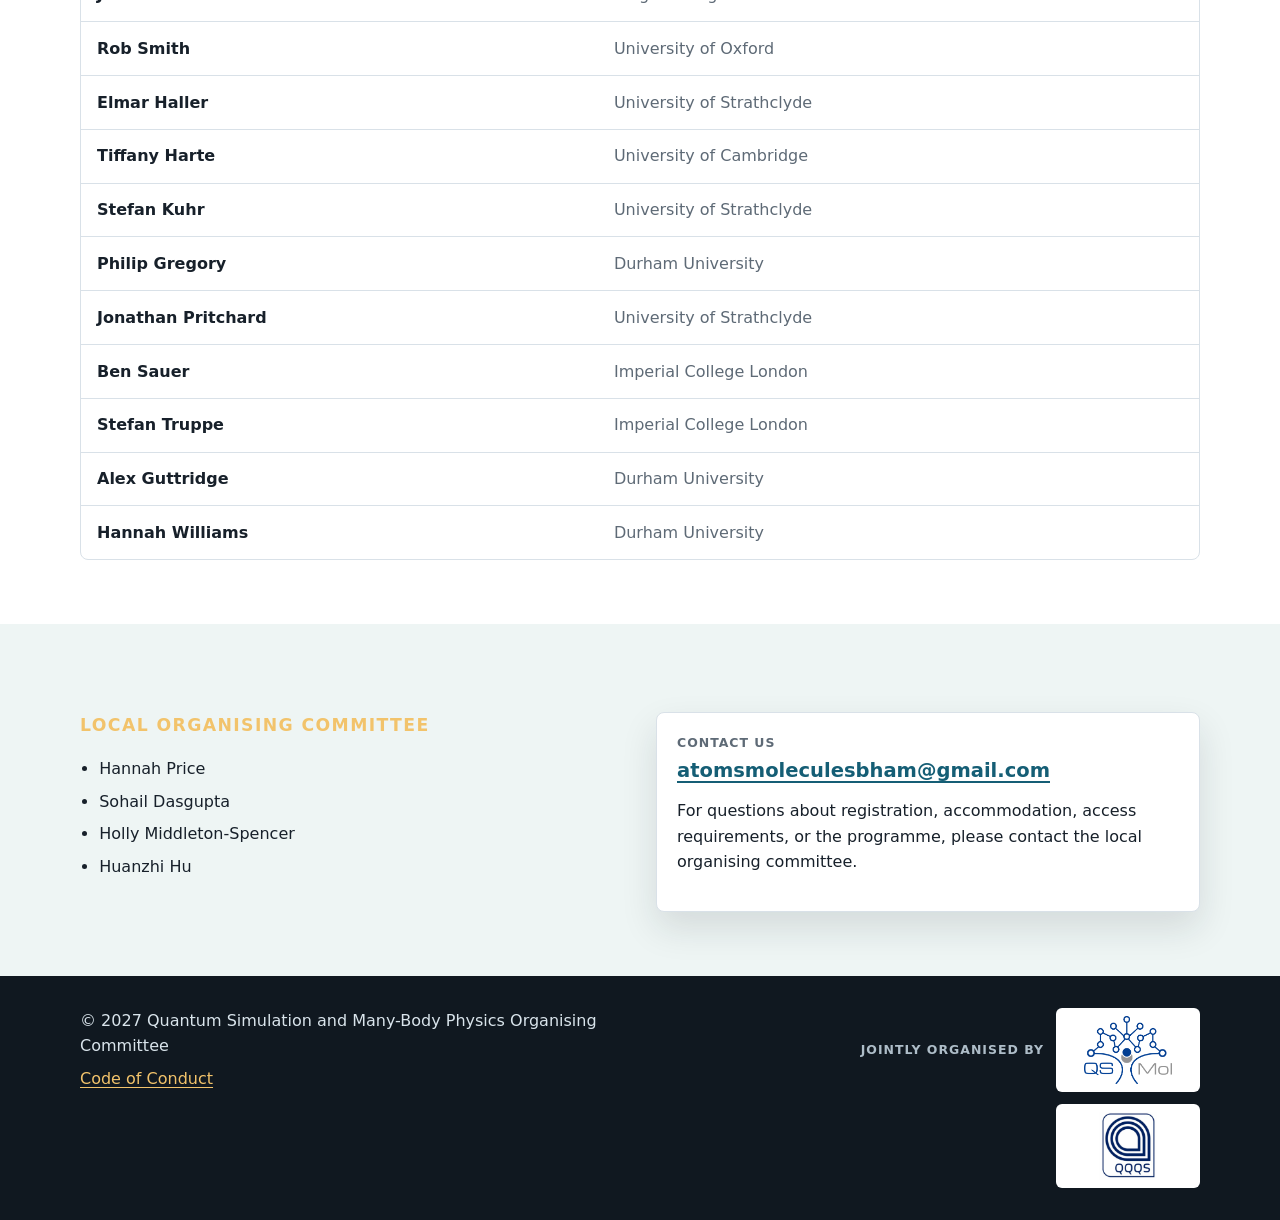
==== commit 986595e6: "Remove Silke Ospelkaus and Luis Santos in the Invited list Removed multiple name-affiliation rows fr" ====
--- a/index.html
+++ b/index.html
@@ -112,14 +112,6 @@
               <span>Johns Hopkins University</span>
             </div>
             <div class="name-affiliation-row">
-              <span>Silke Ospelkaus</span>
-              <span>Leibniz University Hannover</span>
-            </div>
-            <div class="name-affiliation-row">
-              <span>Luis Santos</span>
-              <span>Leibniz University Hannover</span>
-            </div>
-            <div class="name-affiliation-row">
               <span>Hanns-Christoph Nägerl</span>
               <span>University of Innsbruck</span>
             </div>
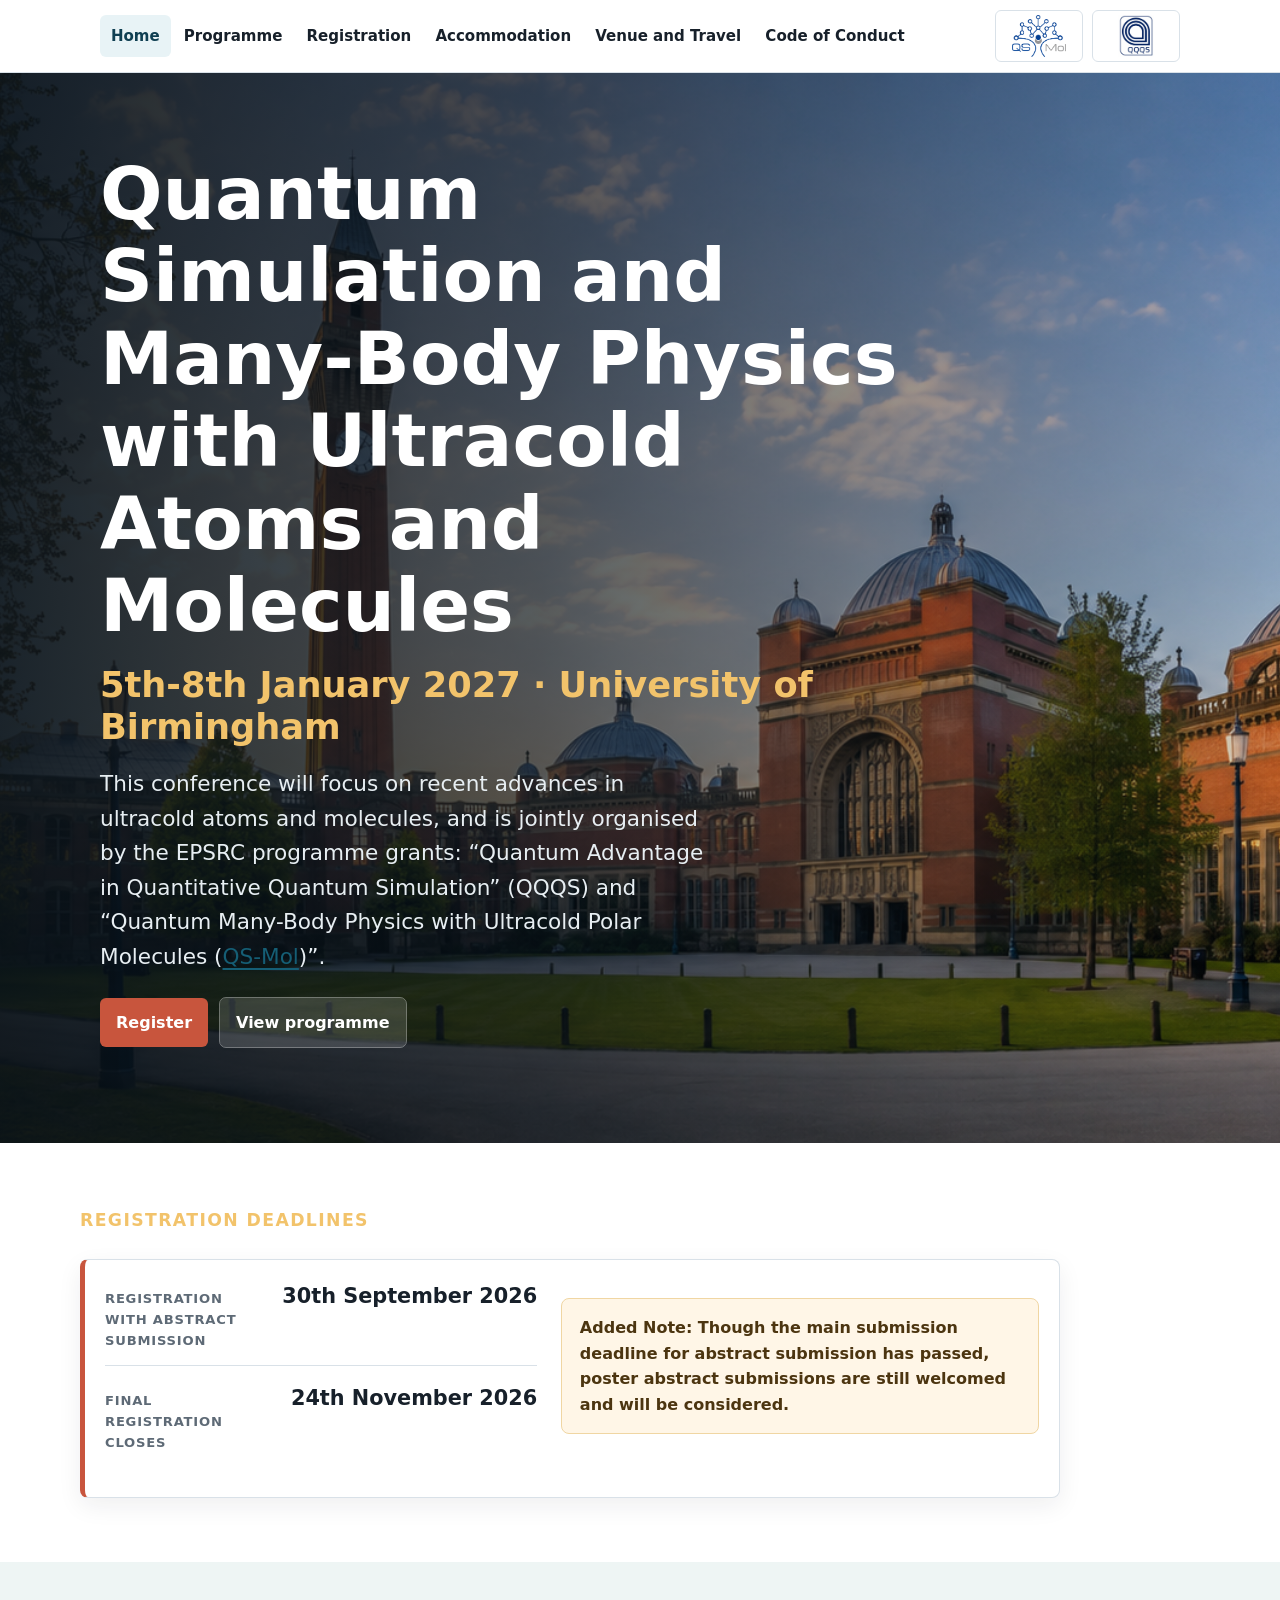
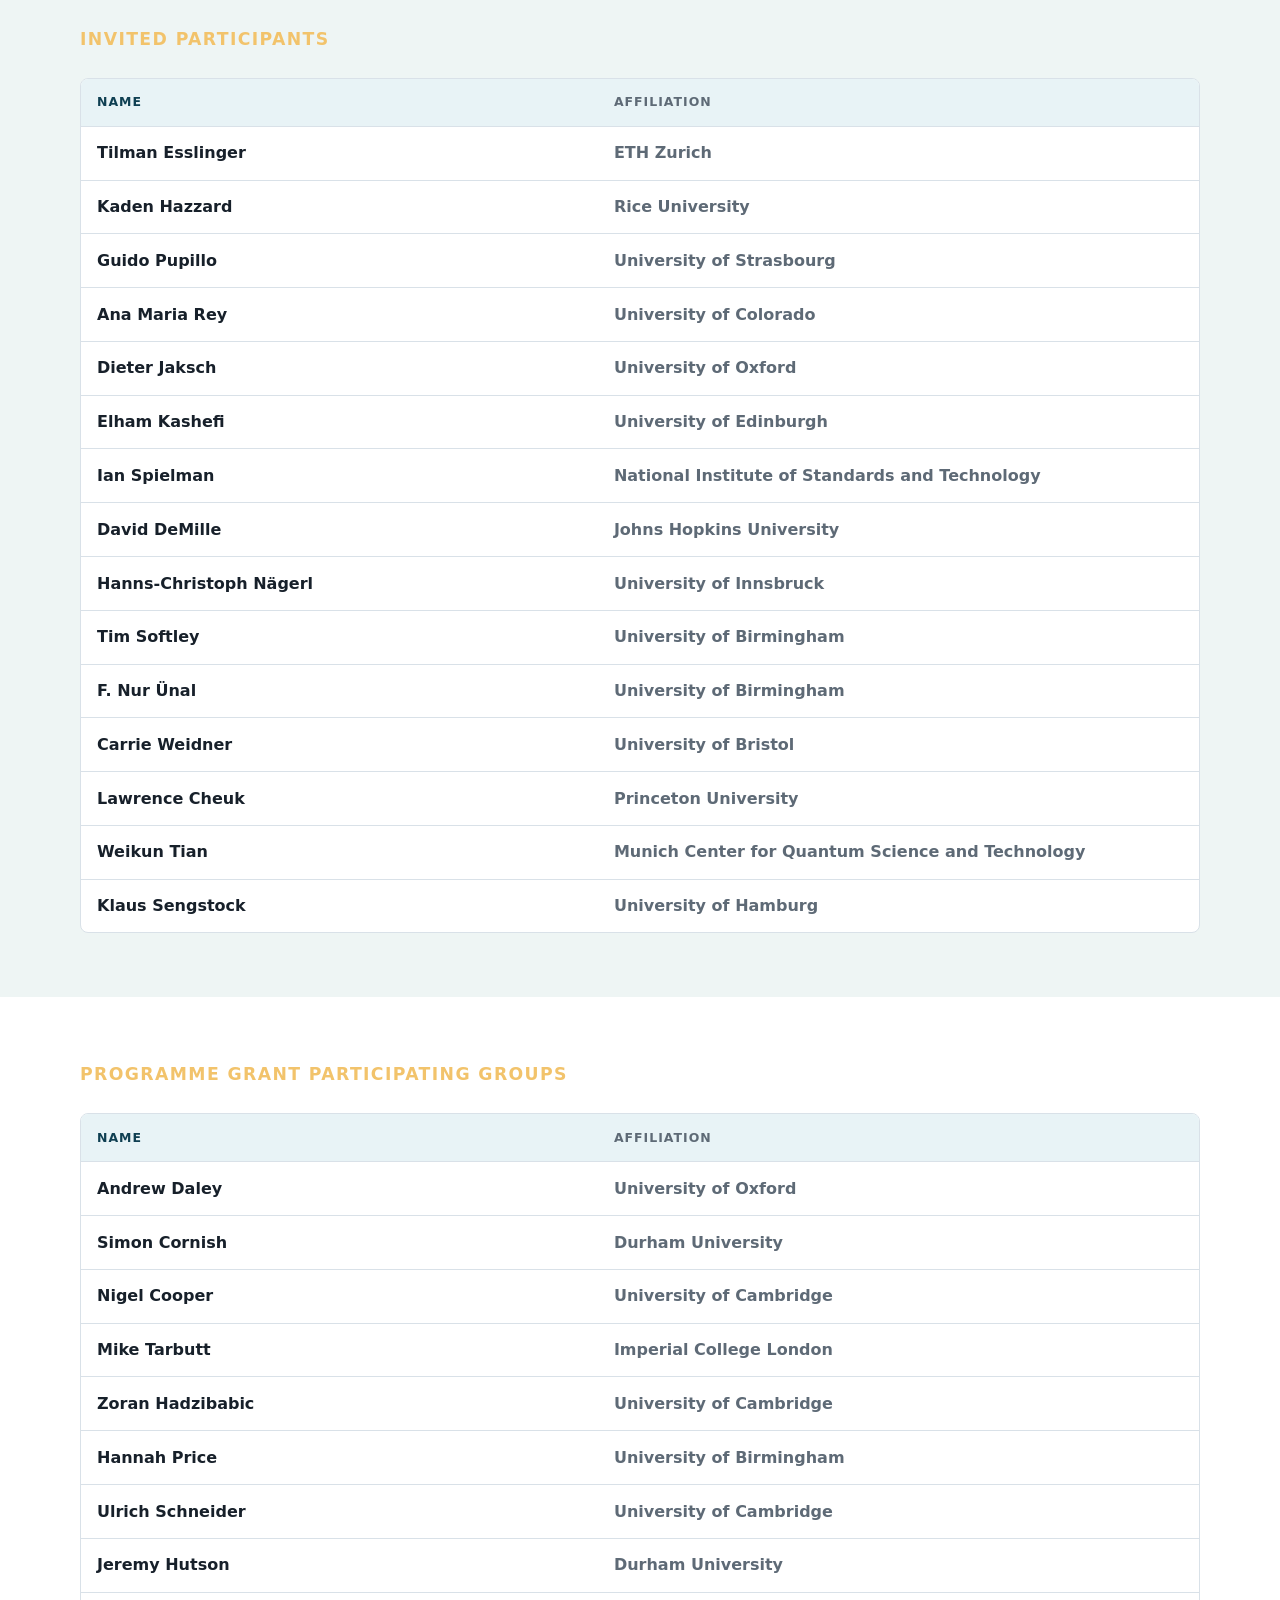
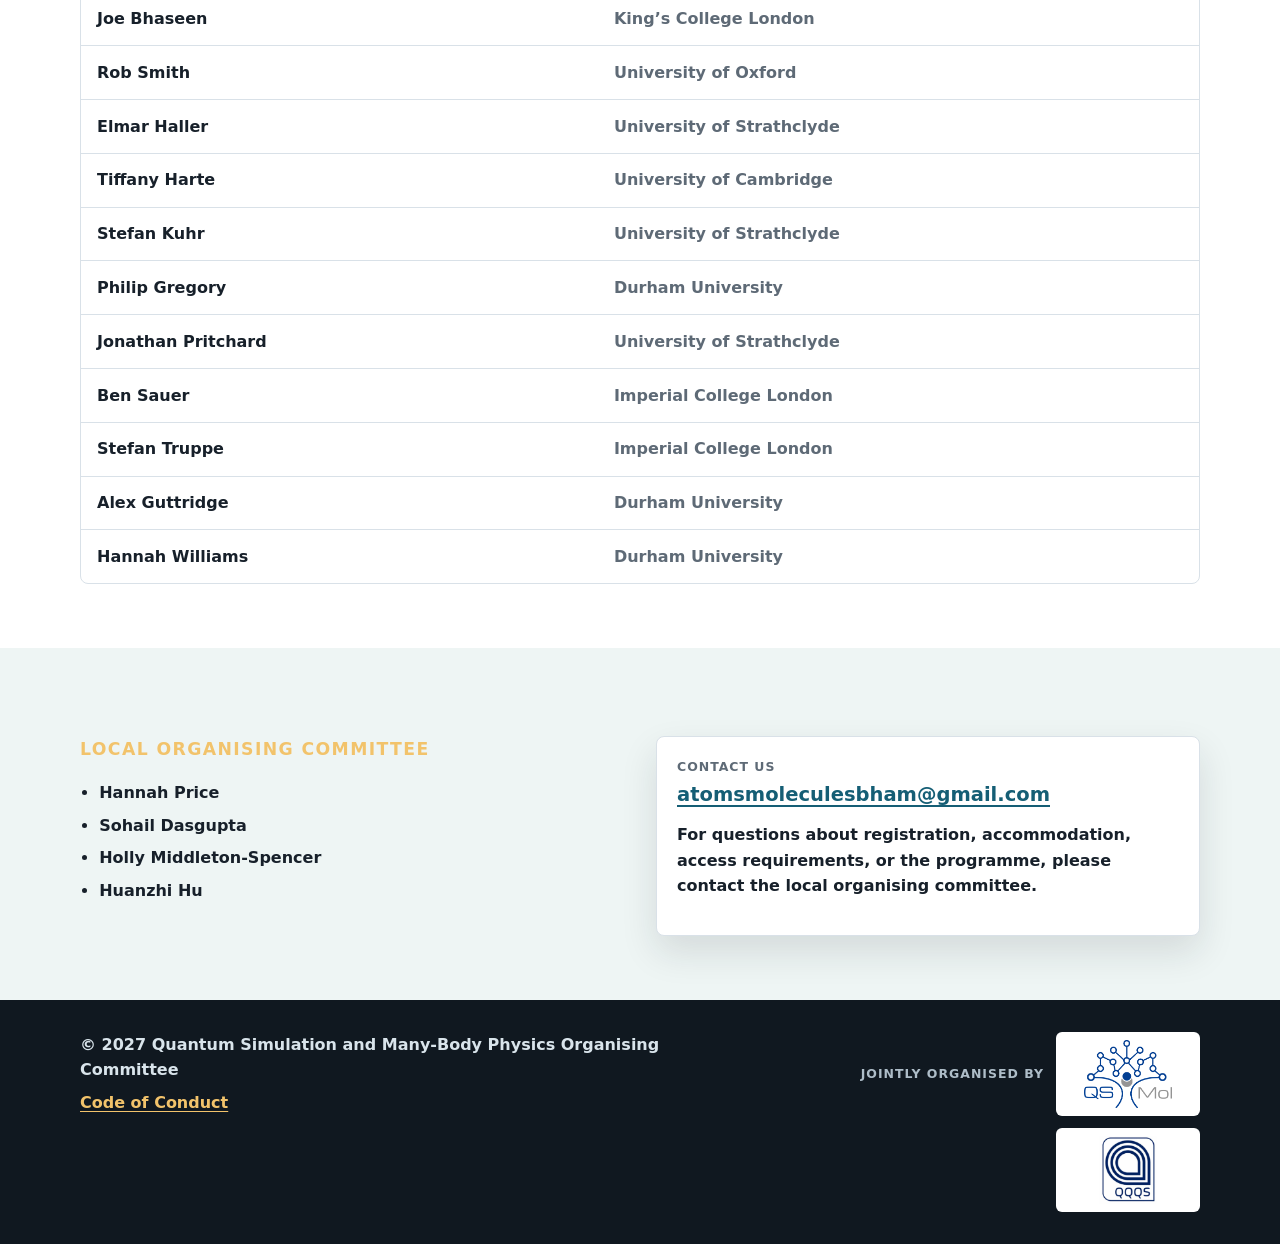
==== commit 530ce32f: "Update deadline note in index.html" ====
--- a/index.html
+++ b/index.html
@@ -65,7 +65,7 @@
               </div>
             </dl>
             <div class="deadline-note">
-              <p>A limited number of bedrooms are bookable at the campus hotel on a first-come first-served basis. Register early to avoid missing out!</p>
+               <p> <strong>Added Note: Though the main submission deadline for abstract submission has passed, poster abstract submissions are still welcomed and will be considered.</p>
             </div>
           </div>
         </div>
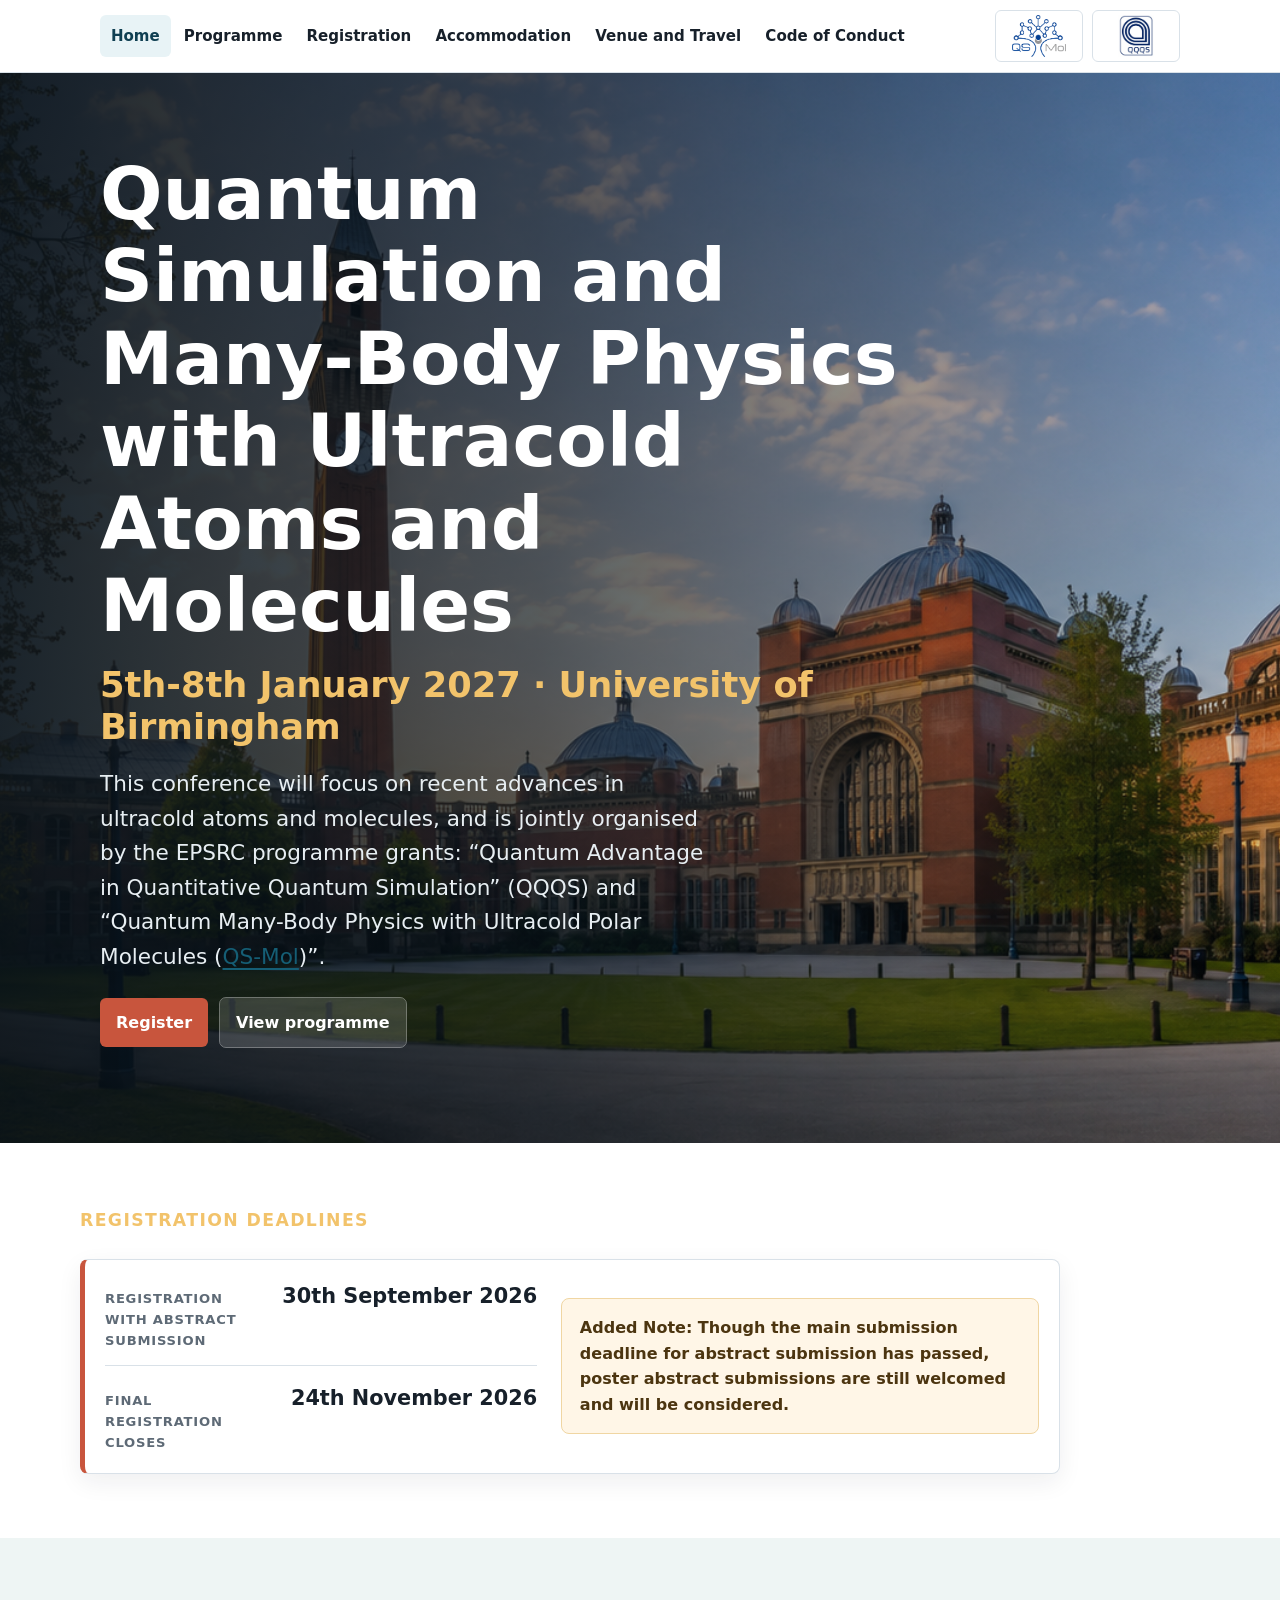
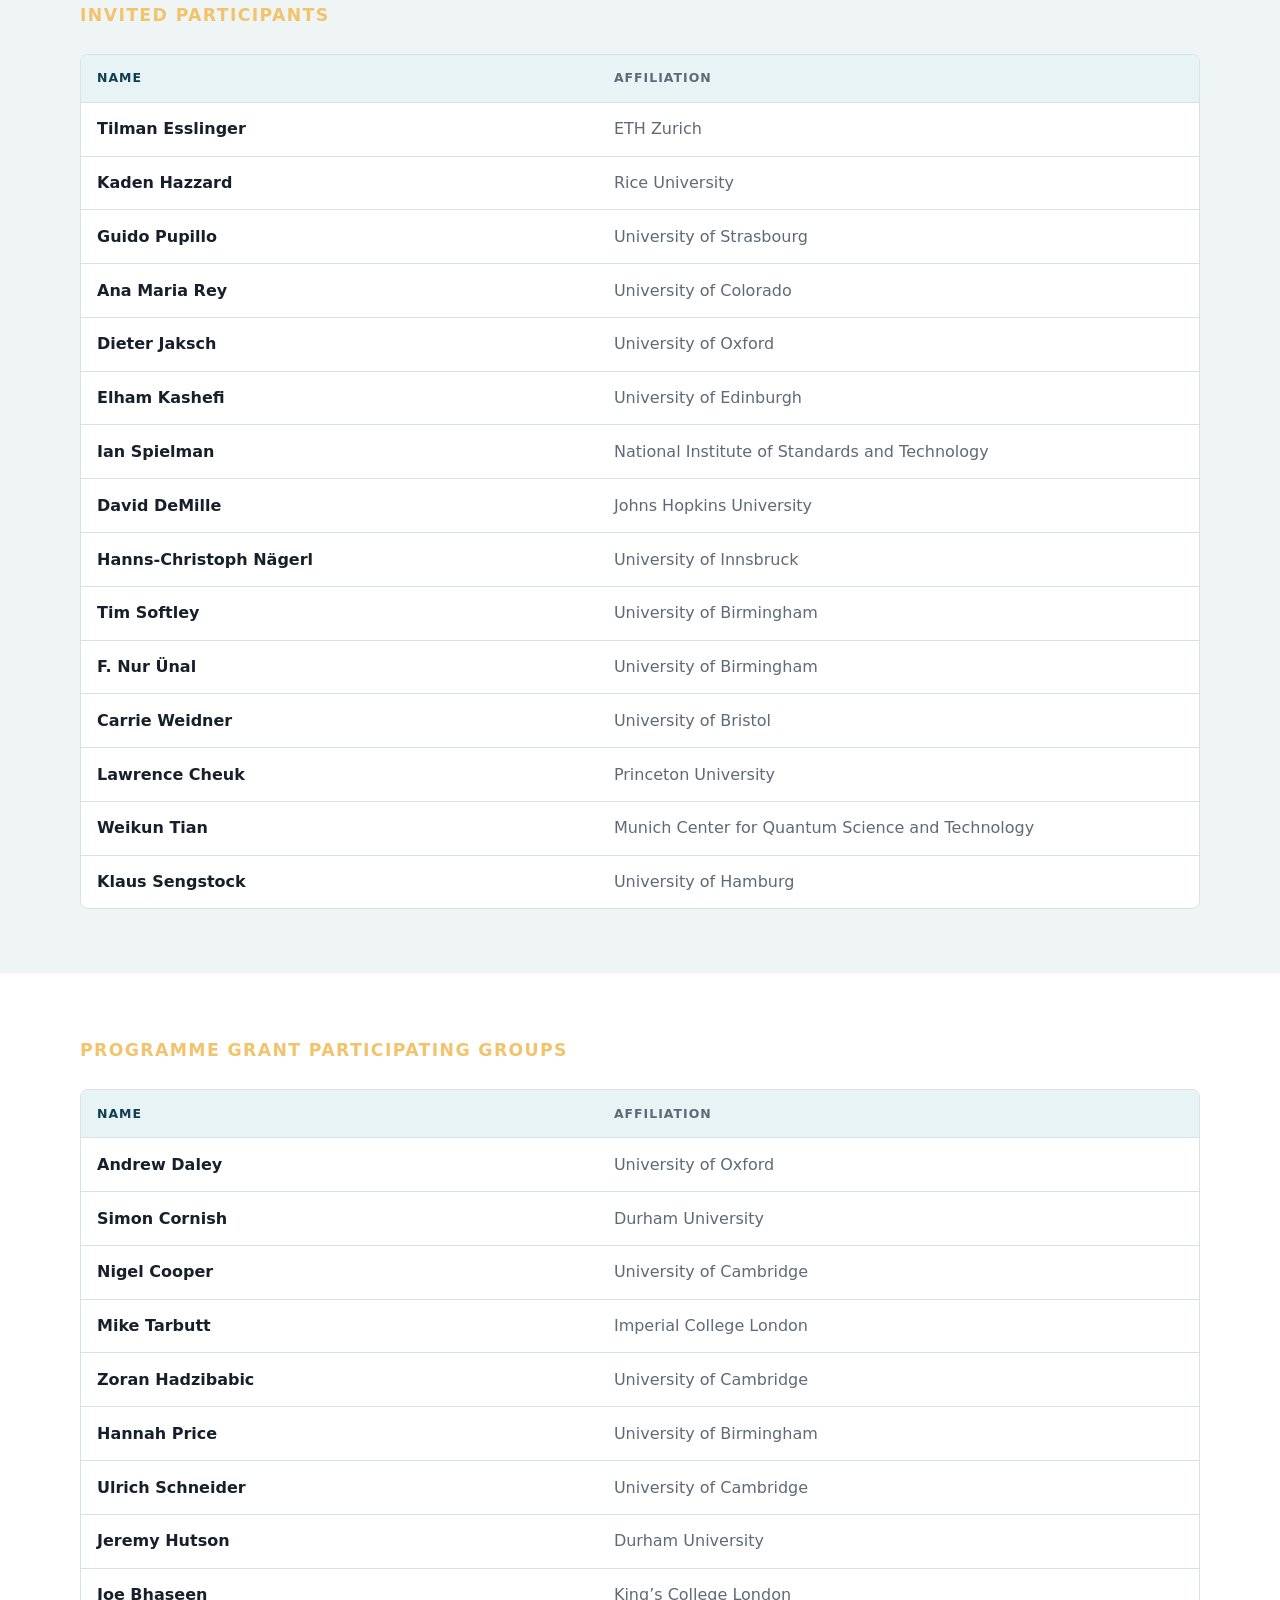
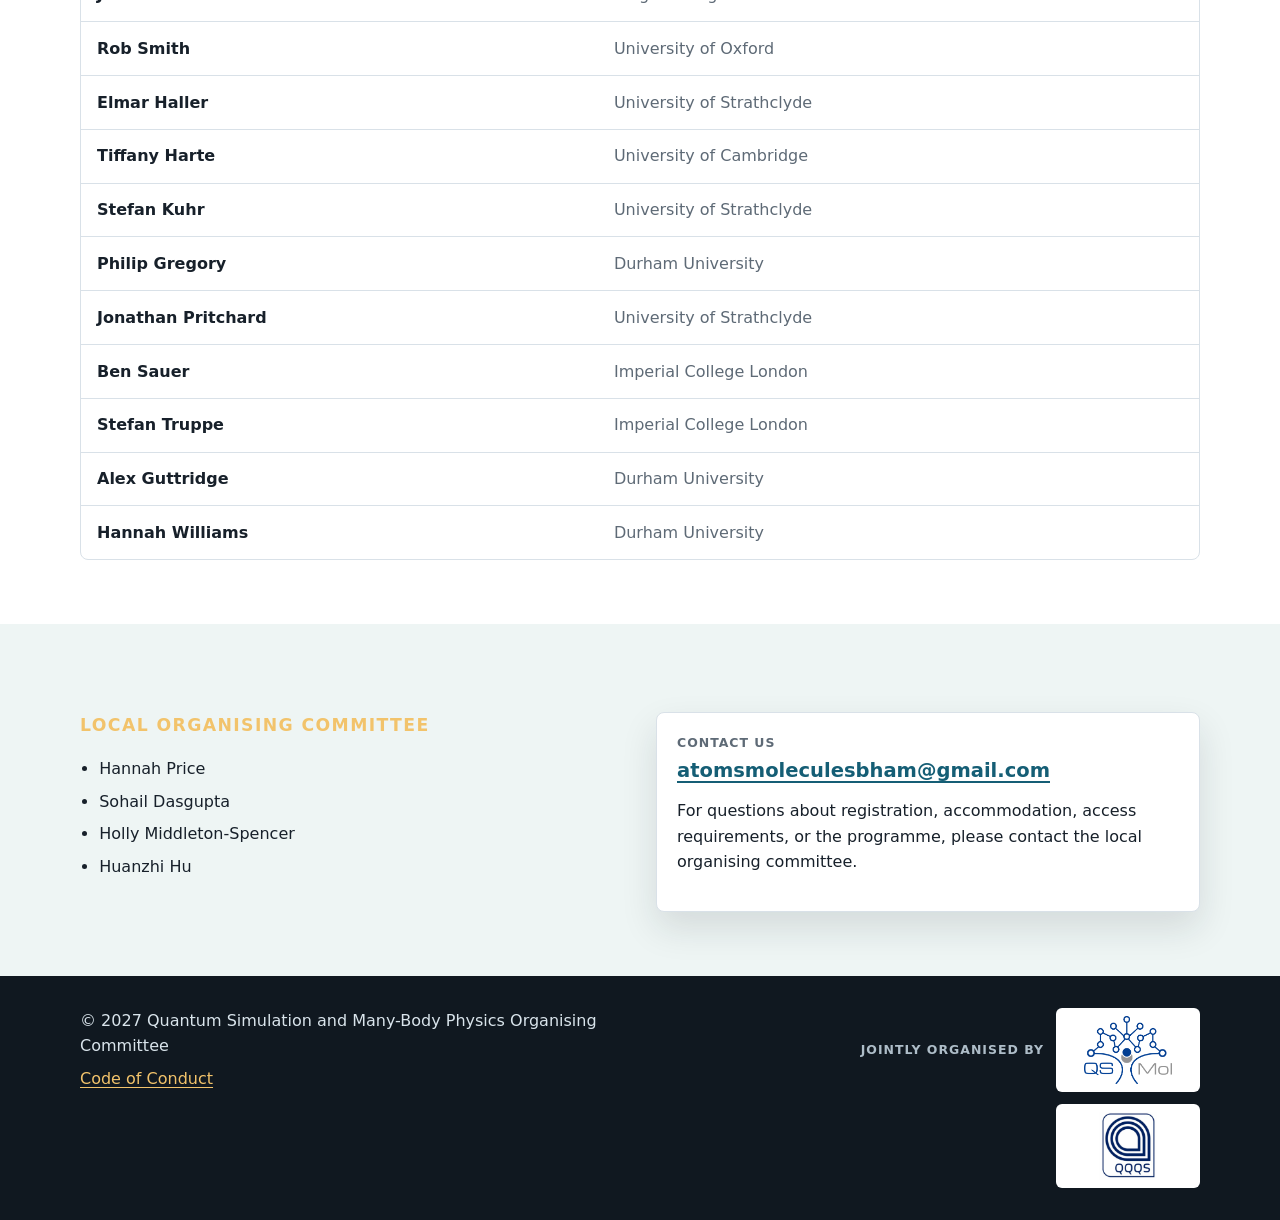
==== commit 201b52f5: "Fix HTML strong tag placement in deadline note" ====
--- a/index.html
+++ b/index.html
@@ -65,7 +65,7 @@
               </div>
             </dl>
             <div class="deadline-note">
-               <p> <strong>Added Note: Though the main submission deadline for abstract submission has passed, poster abstract submissions are still welcomed and will be considered.</p>
+               <p> <strong>Added Note: Though the main submission deadline for abstract submission has passed, poster abstract submissions are still welcomed and will be considered.</strong> </p>
             </div>
           </div>
         </div>
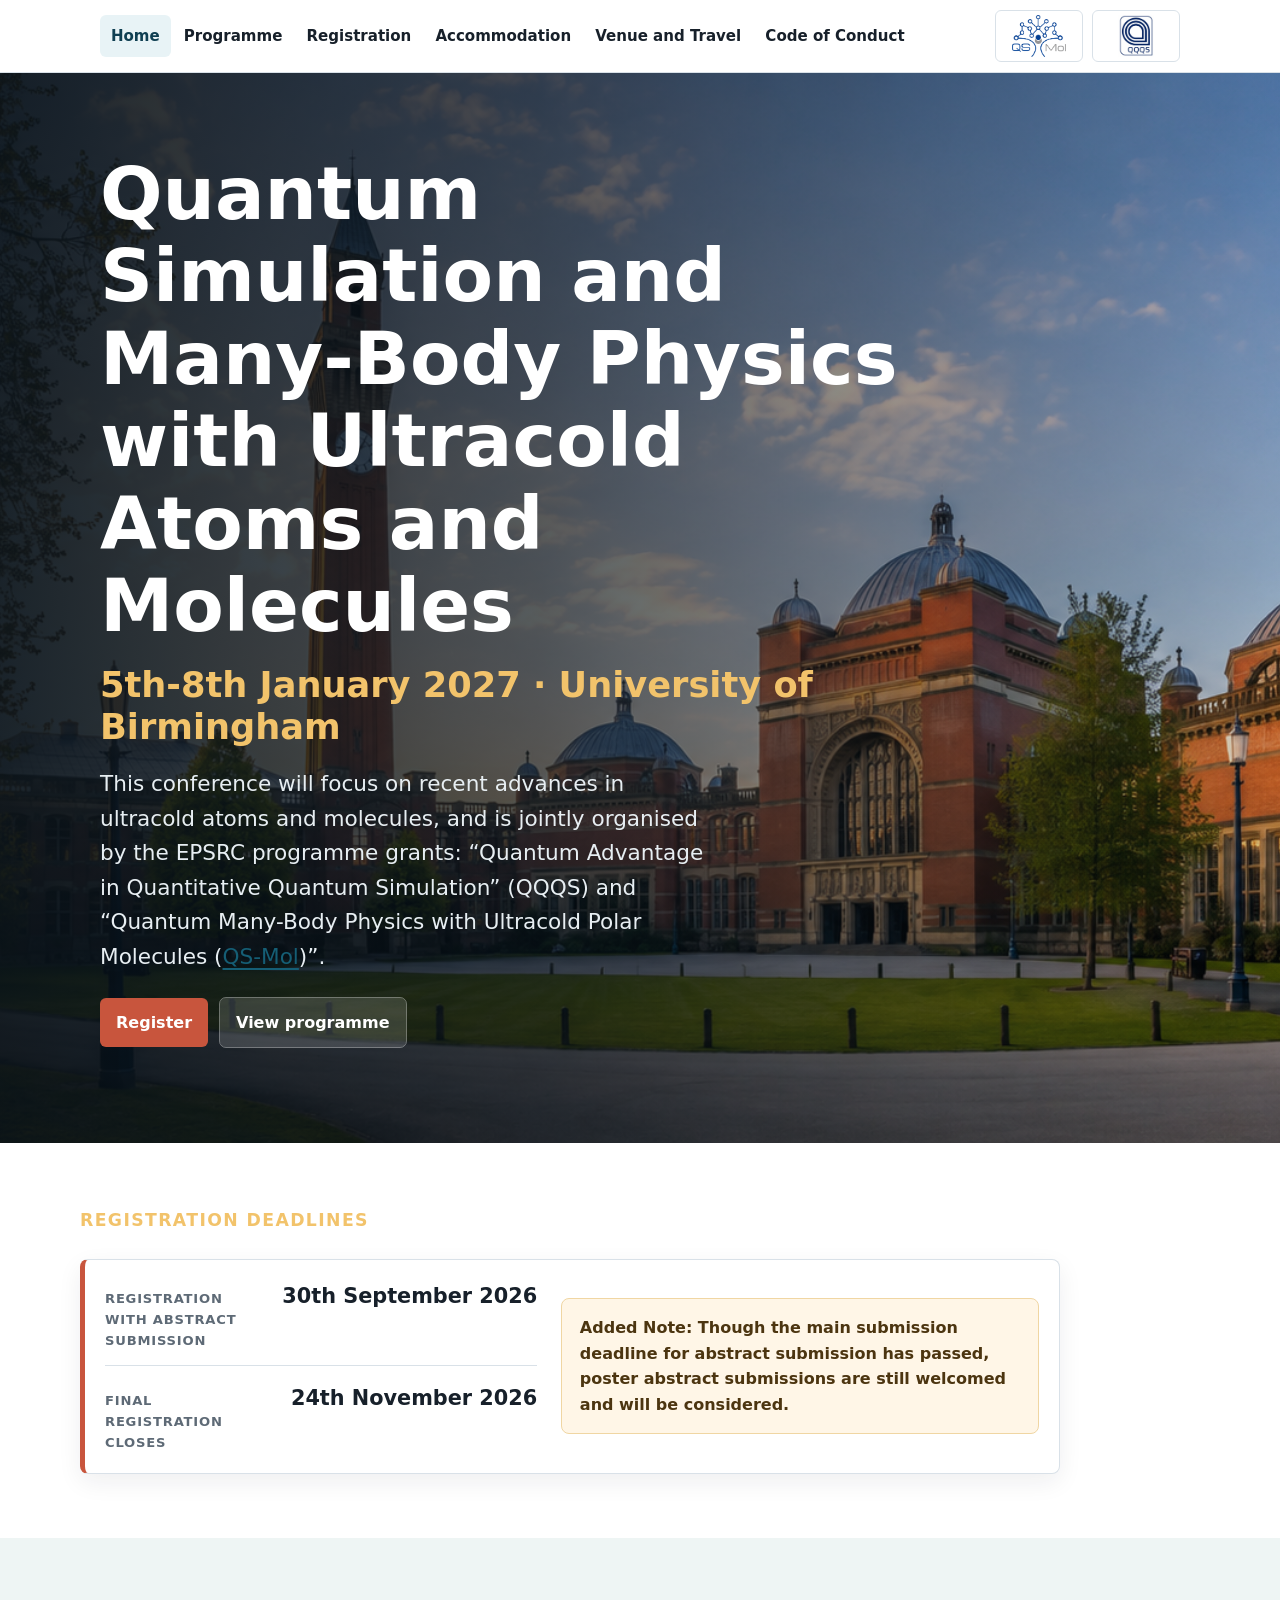
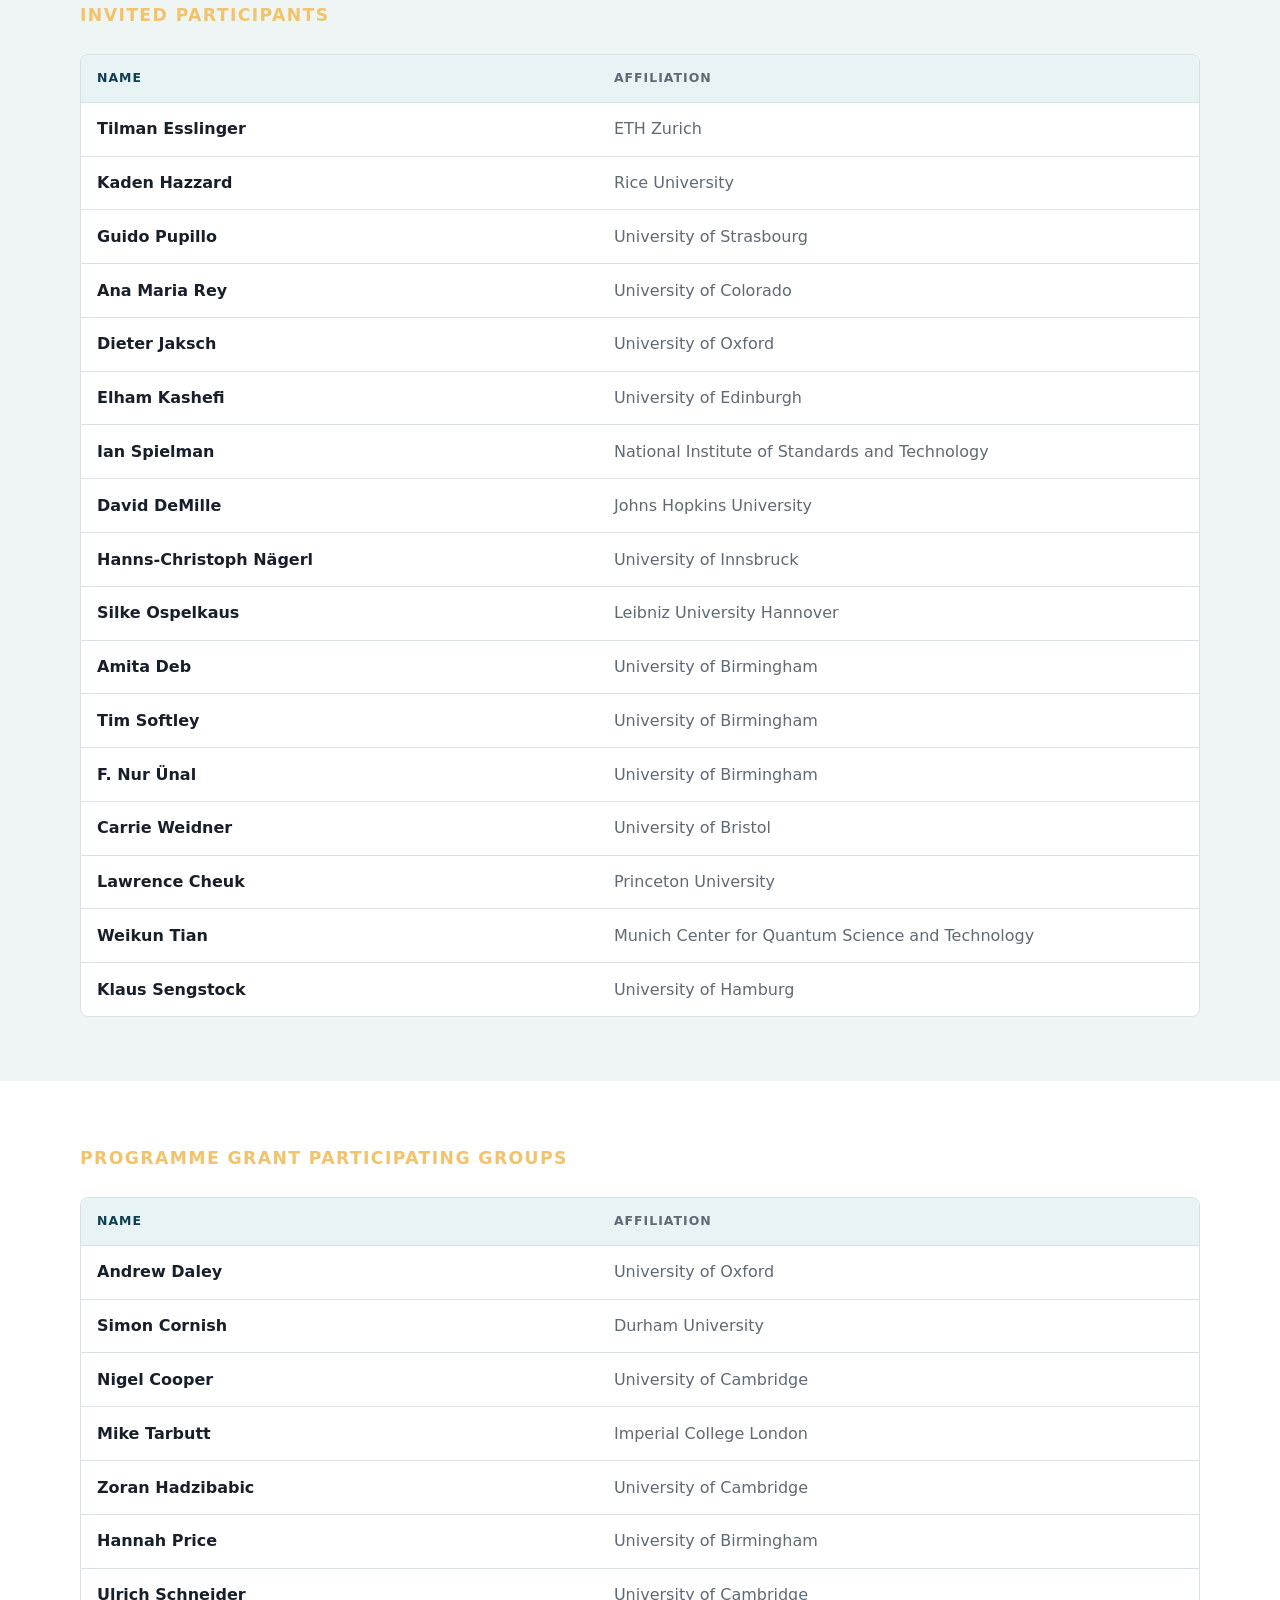
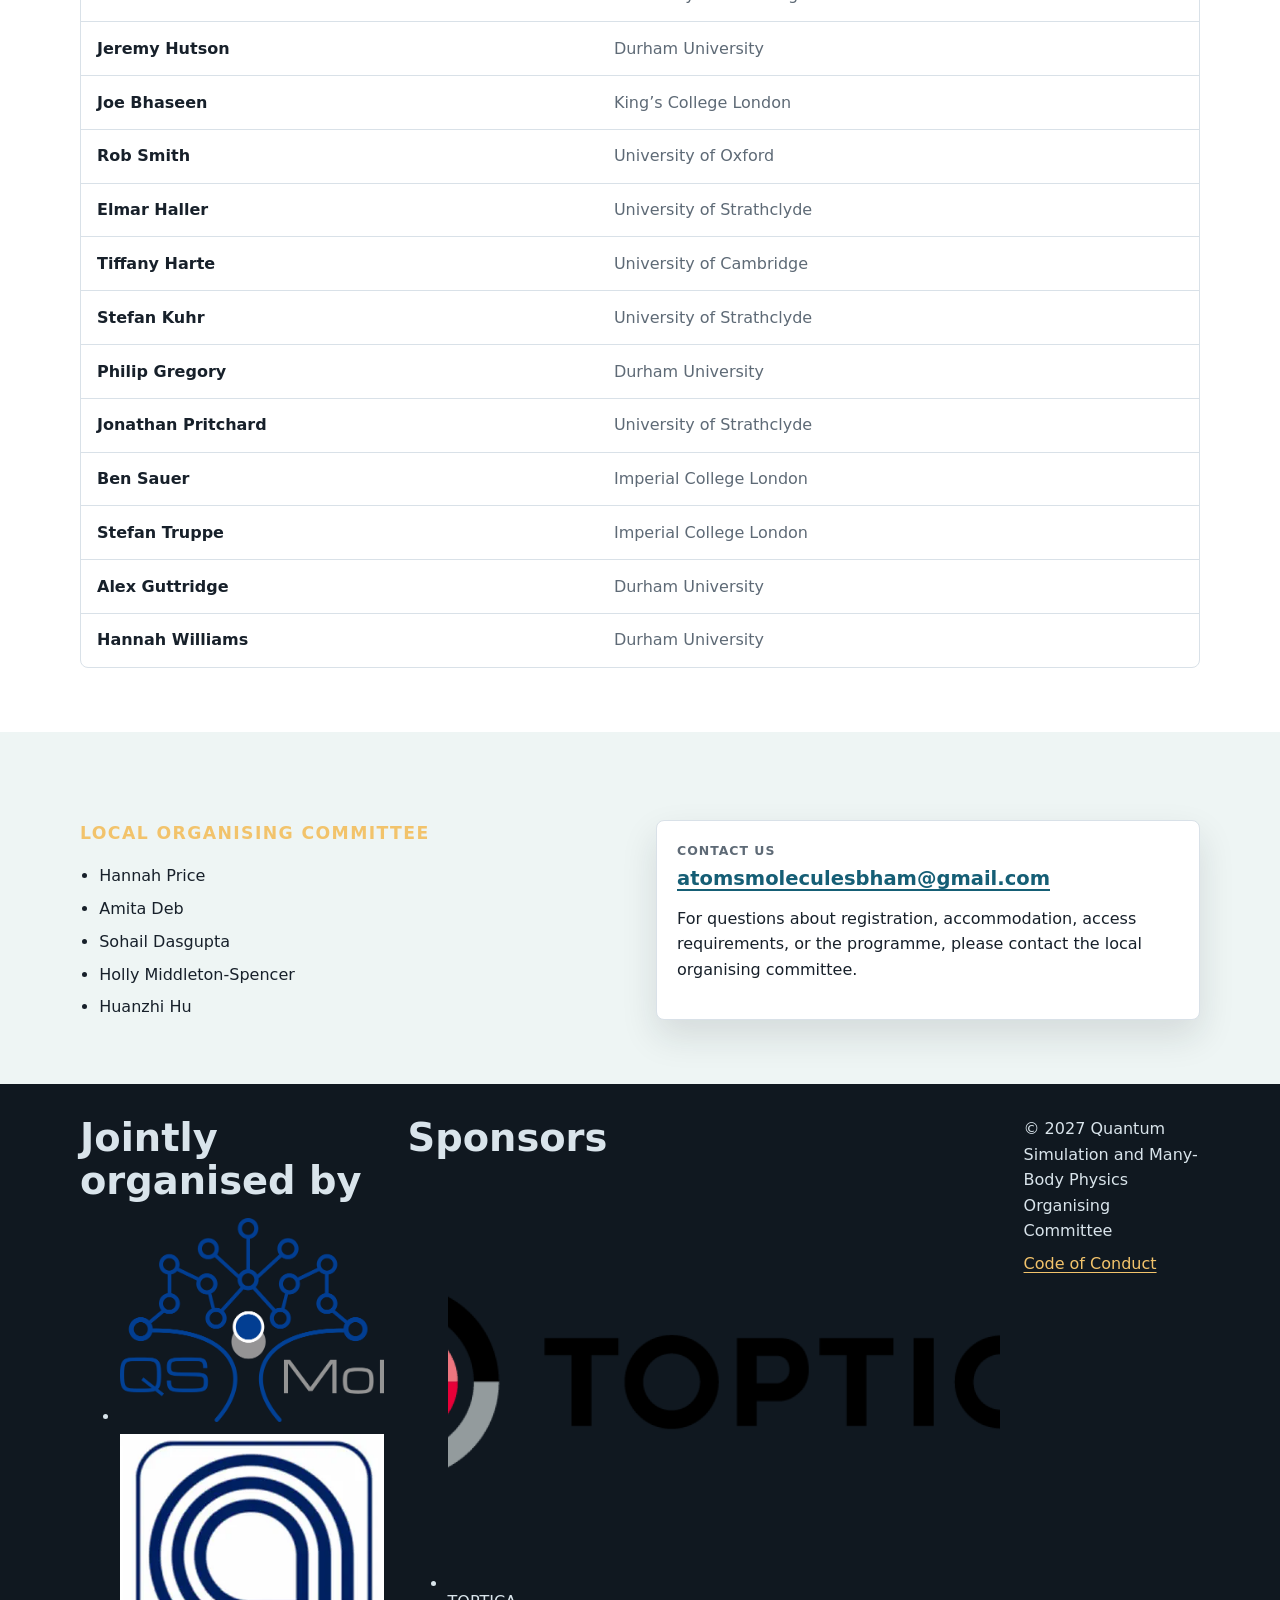
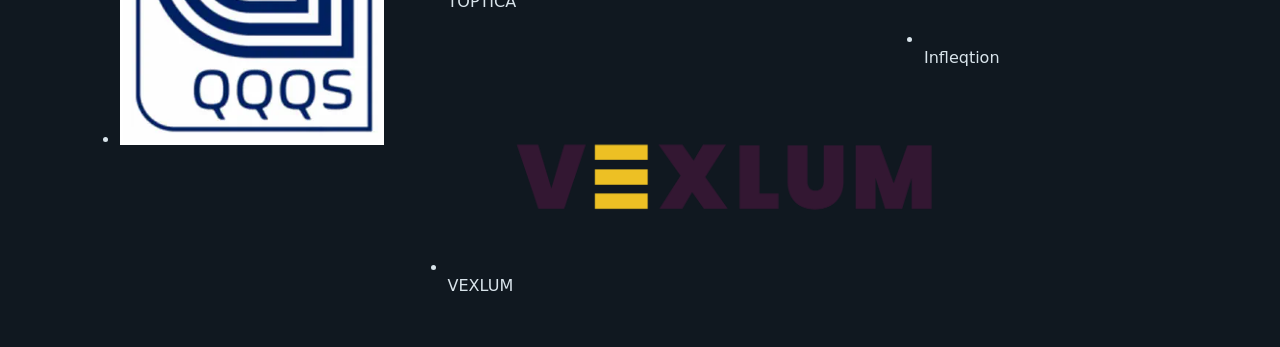
==== commit 9d49e06f: "Update committee members and footer sponsors Added new names and affiliations to the committee secti" ====
--- a/index.html
+++ b/index.html
@@ -116,6 +116,14 @@
               <span>University of Innsbruck</span>
             </div>
             <div class="name-affiliation-row">
+              <span>Silke Ospelkaus</span>
+              <span>Leibniz University Hannover</span>
+            </div>
+            <div class="name-affiliation-row">
+              <span>Amita Deb</span>
+              <span>University of Birmingham</span>
+            </div>
+            <div class="name-affiliation-row">
               <span>Tim Softley</span>
               <span>University of Birmingham</span>
             </div>
@@ -237,6 +245,7 @@
             <p class="kicker">Local Organising Committee</p>
             <ul class="plain-list">
               <li>Hannah Price</li>
+              <li>Amita Deb</li>
               <li>Sohail Dasgupta</li>
               <li>Holly Middleton-Spencer</li>
               <li>Huanzhi Hu</li>
@@ -253,18 +262,24 @@
 
     <footer class="footer">
       <div class="footer__inner">
+        <section class="footer__partners" aria-labelledby="grants-title">
+          <h2 id="grants-title">Jointly organised by</h2>
+          <ul class="footer__logos footer__logos--grants">
+            <li><a class="footer__logo-tile" href="https://www.qsmol.uk/"><img src="assets/images/QSMol_logo.png" alt="QS-Mol"></a></li>
+            <li><span class="footer__logo-tile"><img src="assets/images/qqqs_logo.webp" alt="QQQS"></span></li>
+          </ul>
+        </section>
+        <section class="footer__partners" aria-labelledby="sponsors-title">
+          <h2 id="sponsors-title">Sponsors</h2>
+          <ul class="footer__logos">
+            <li><span class="footer__logo-tile"><img src="assets/images/TOPTICA-logo-black-rgb.png" alt=""></span>TOPTICA</li>
+            <li><span class="footer__logo-tile"><img src="assets/images/infleqtion.jpg" alt=""></span>Infleqtion</li>
+            <li><span class="footer__logo-tile"><img src="assets/images/vexlum_logo_rgb.png" alt=""></span>VEXLUM</li>
+          </ul>
+        </section>
         <div class="footer__text">
           <p>&copy; 2027 Quantum Simulation and Many-Body Physics Organising Committee</p>
           <p><a href="code-of-conduct.html">Code of Conduct</a></p>
-        </div>
-        <div class="footer__logos" aria-label="Programme grant logos">
-          <span>Jointly organised by</span>
-          <a class="footer__logo-link" href="https://www.qsmol.uk/" aria-label="QS-Mol website">
-            <img src="assets/images/QSMol_logo.png" alt="QS-Mol logo">
-          </a>
-          <div class="footer__logo-link" aria-label="QQQS">
-            <img src="assets/images/qqqs_logo.webp" alt="QQQS logo">
-          </div>
         </div>
       </div>
     </footer>
